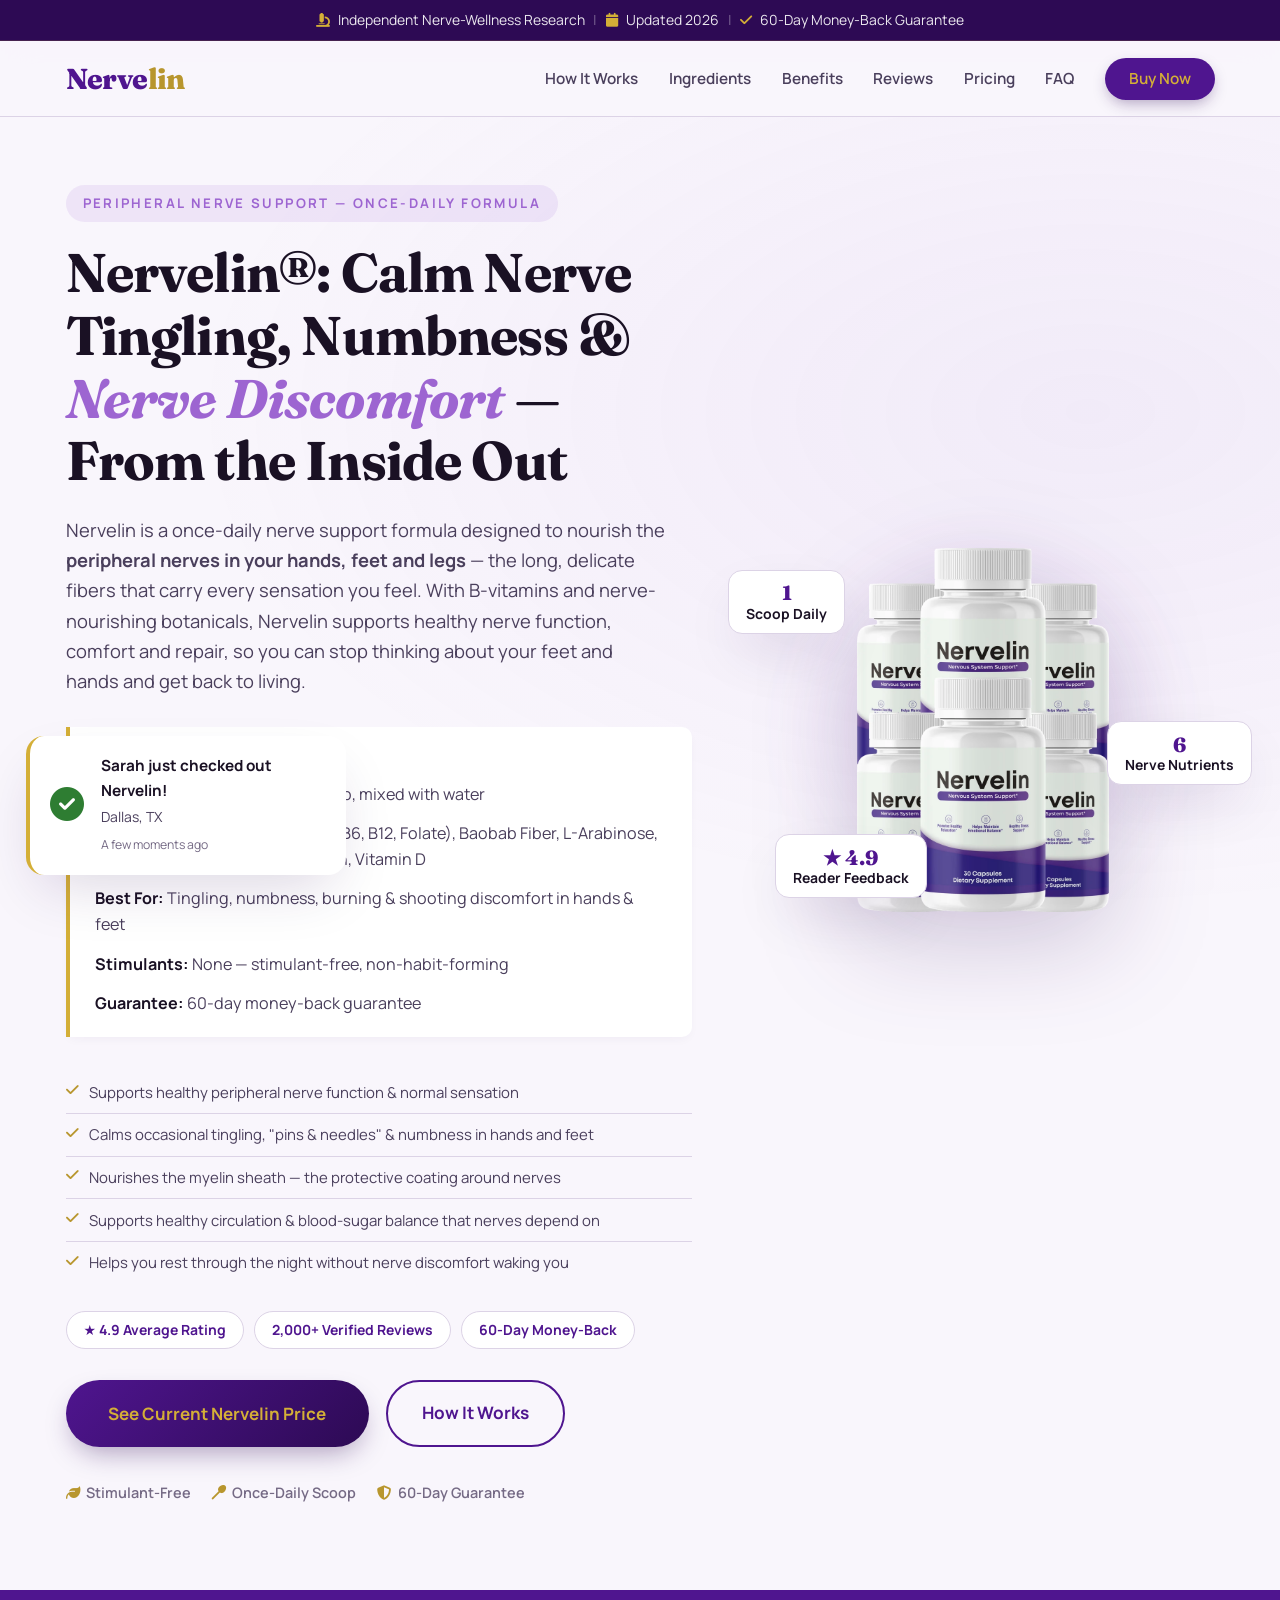
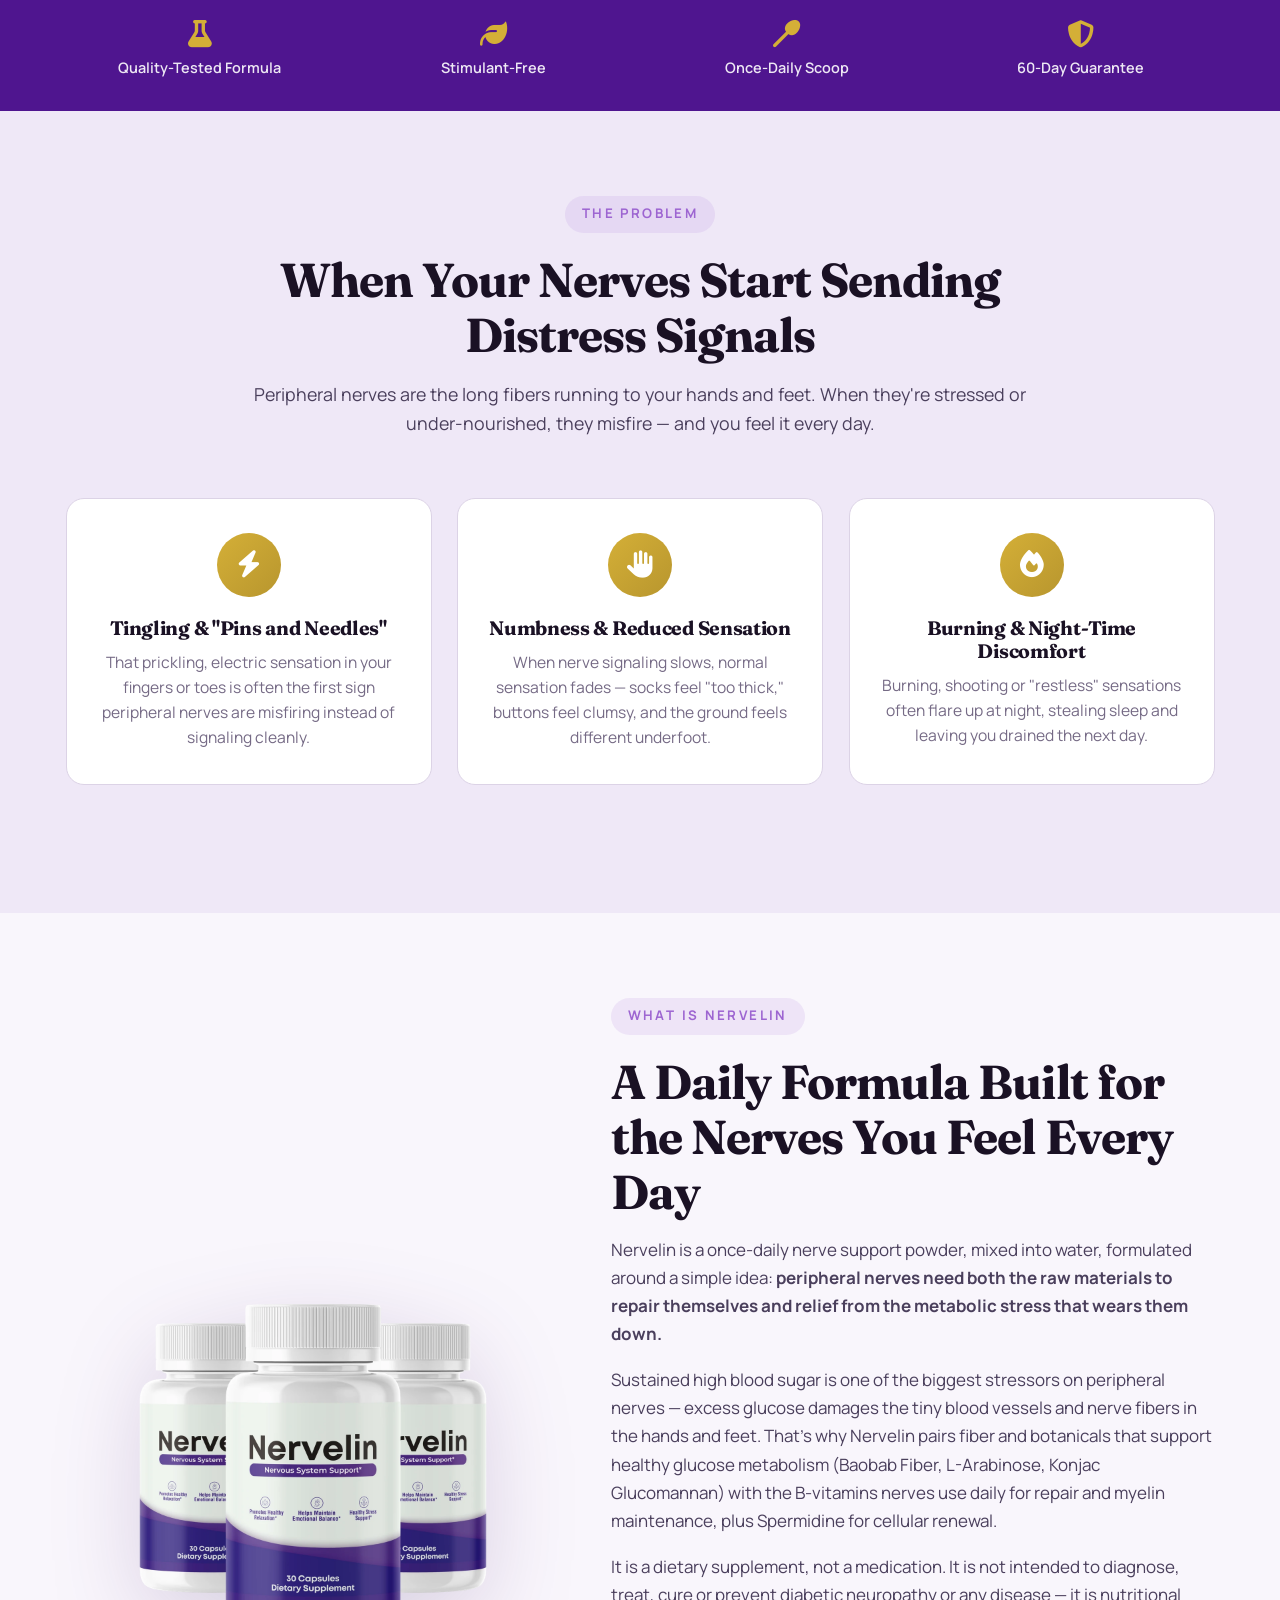
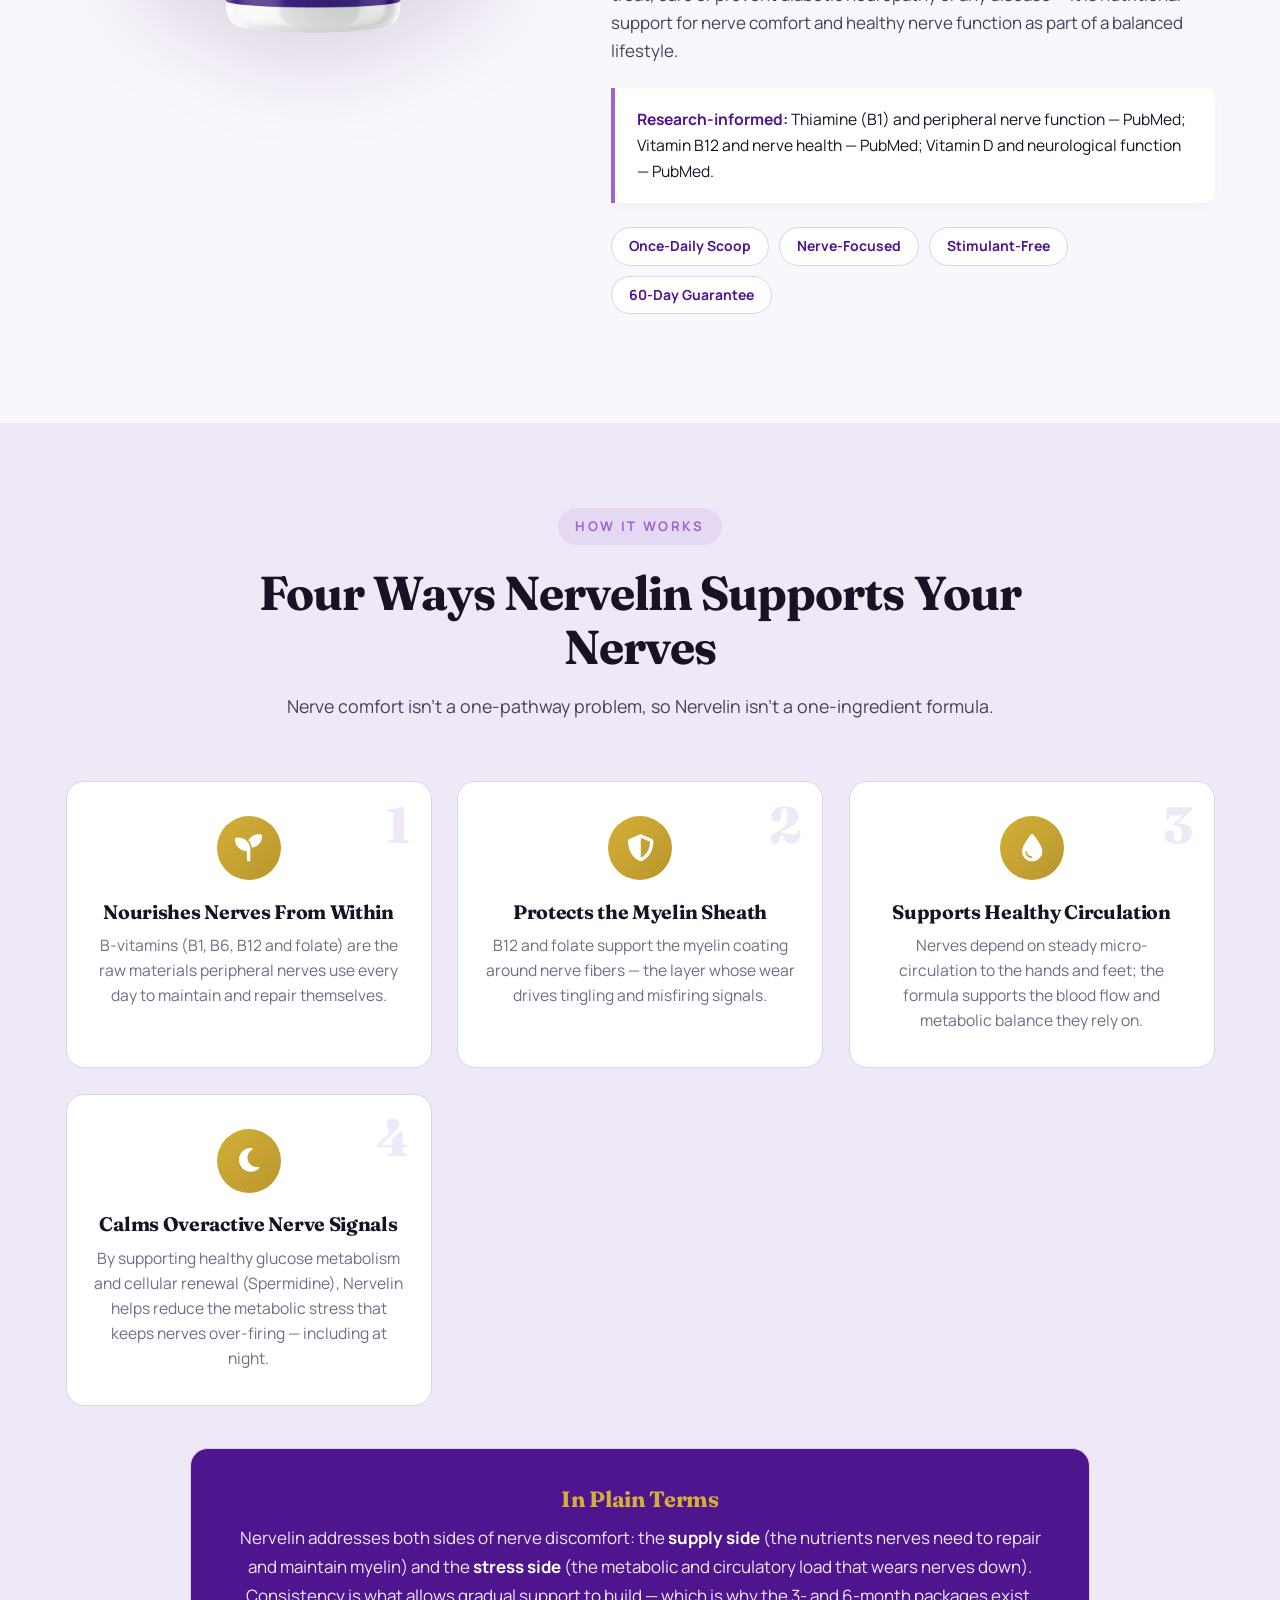
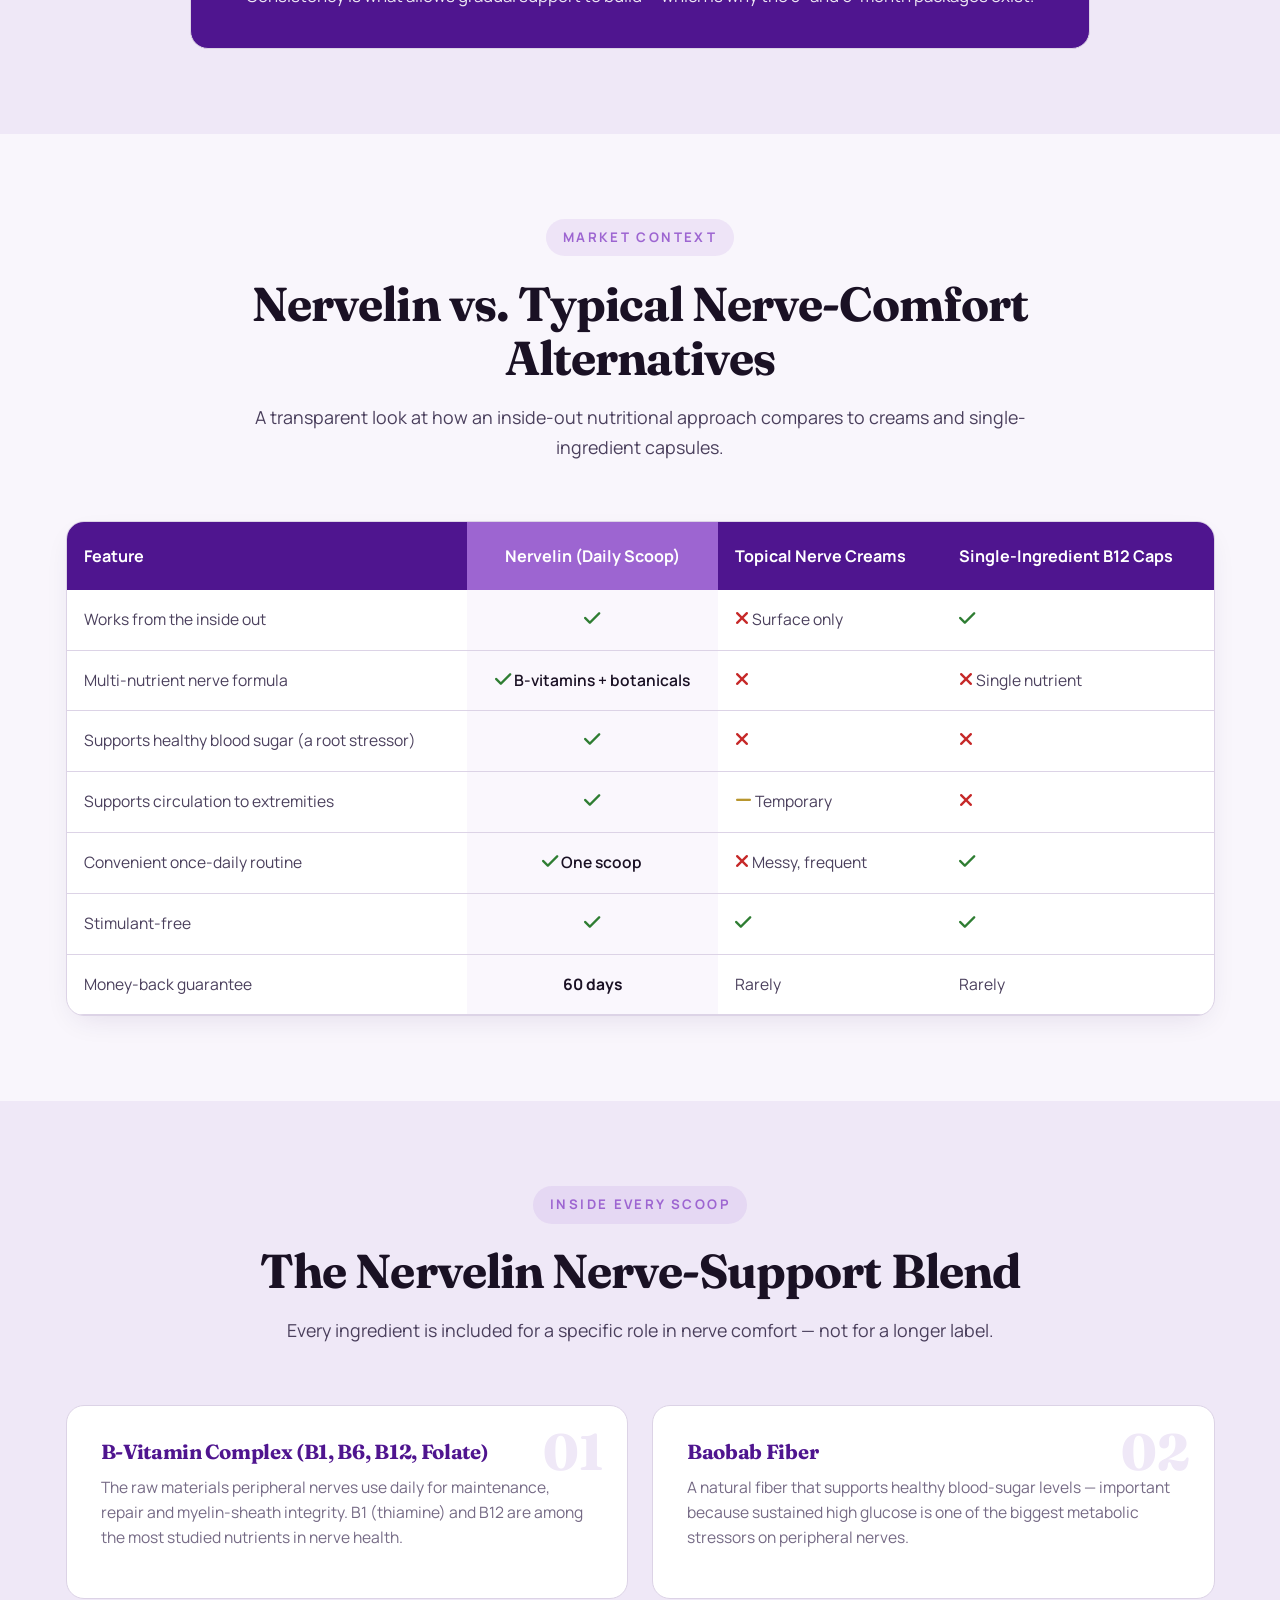
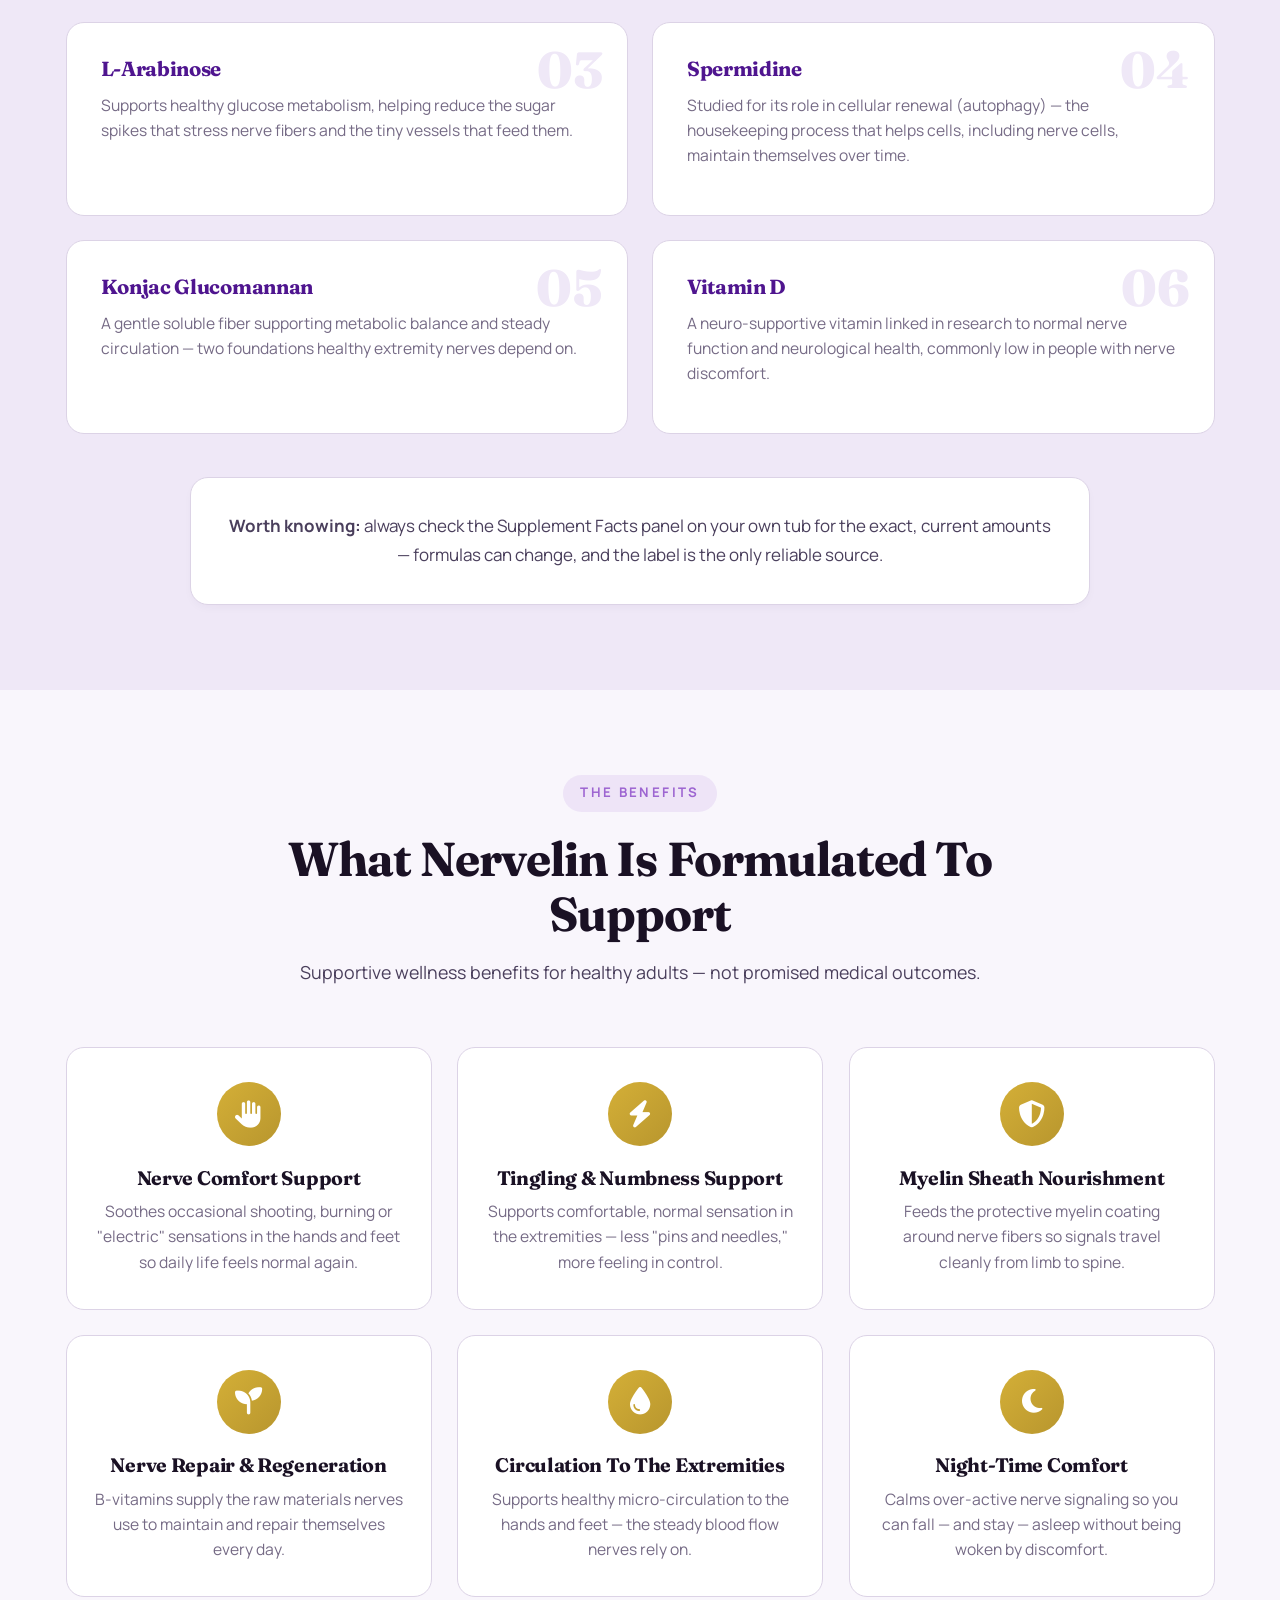
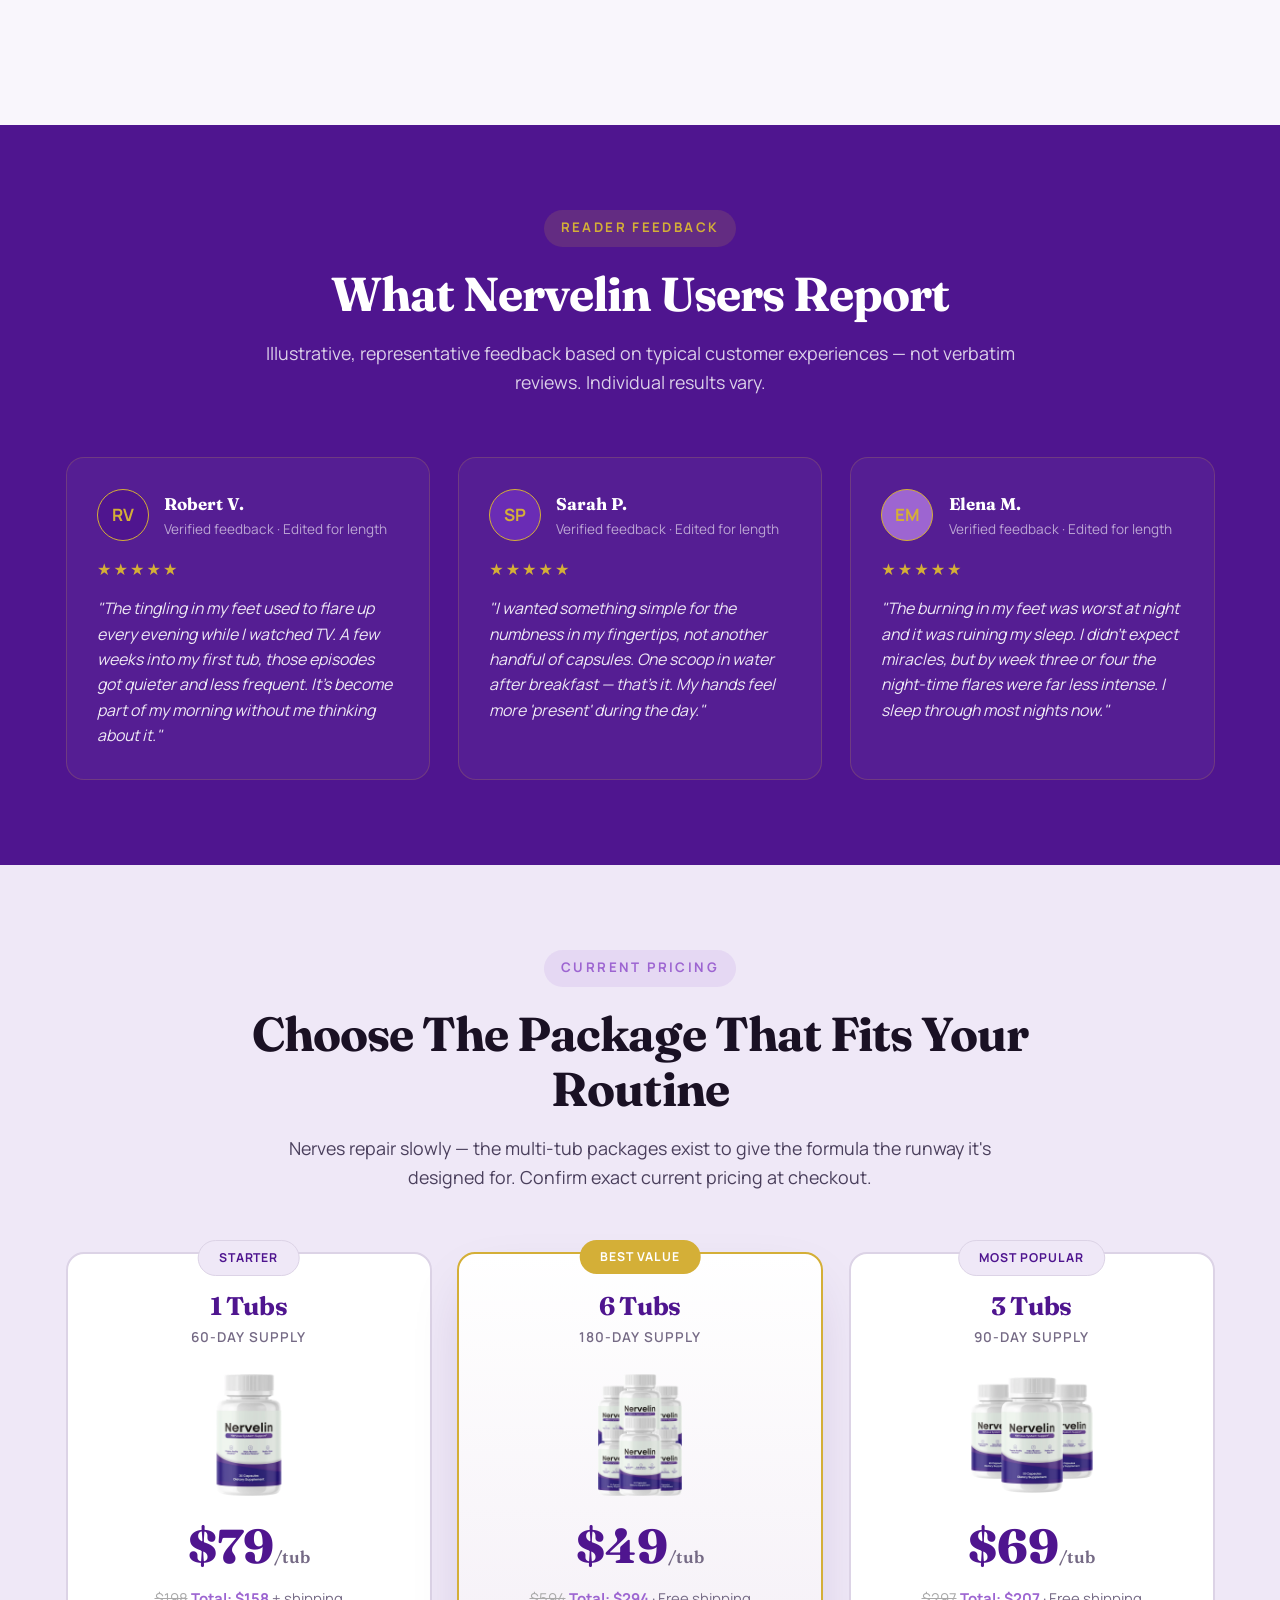
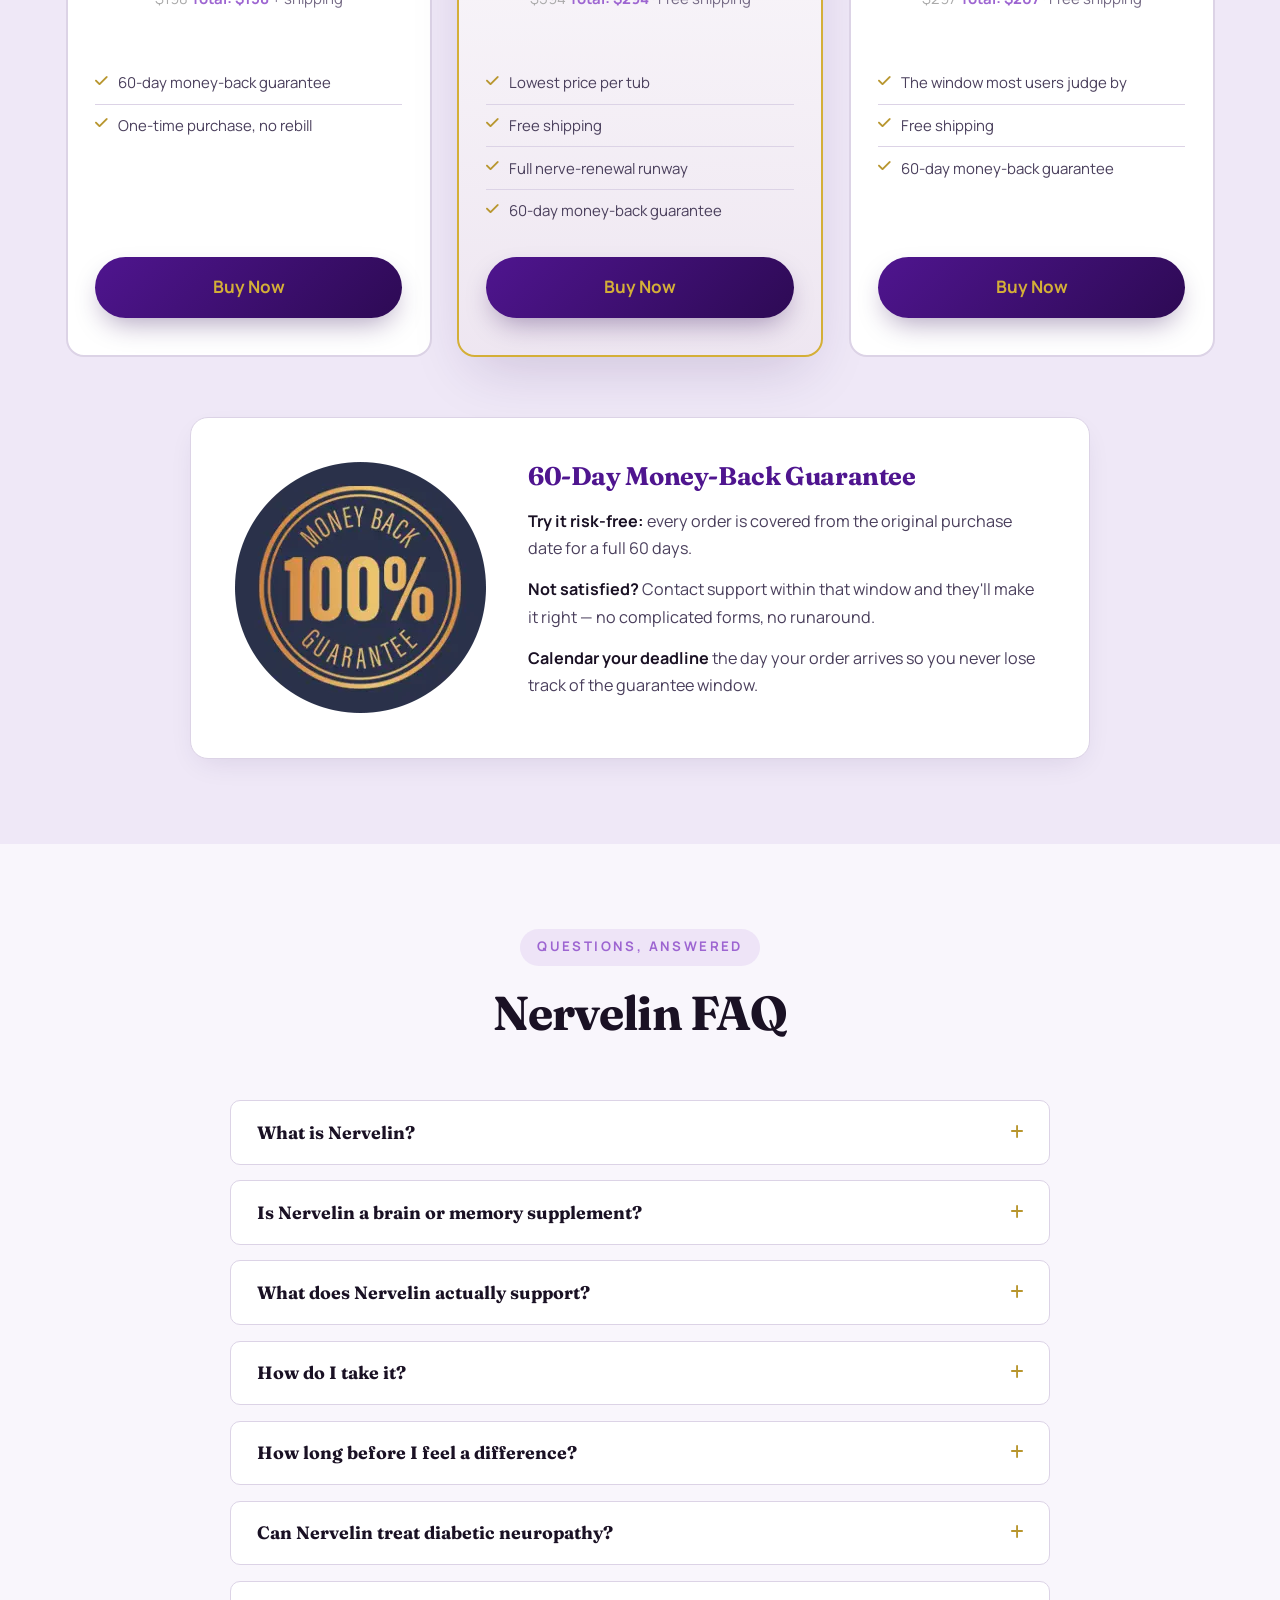
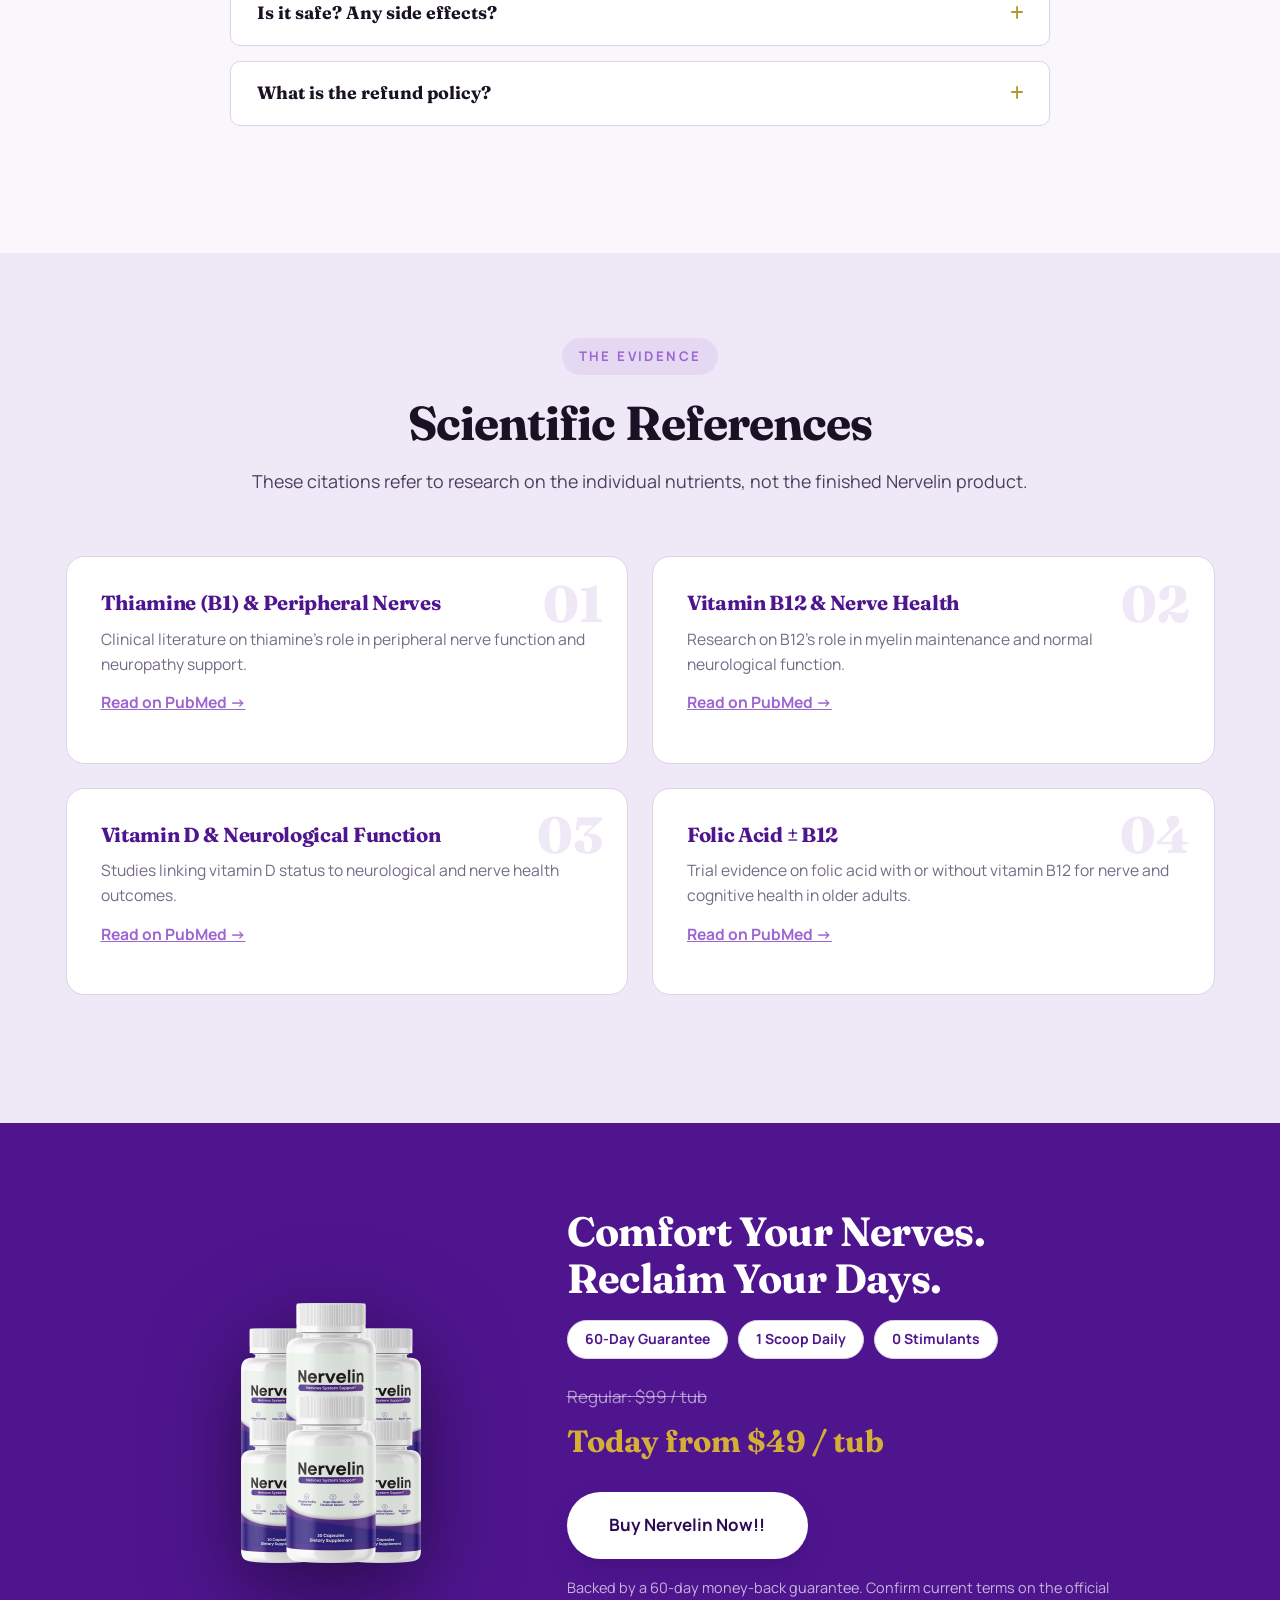
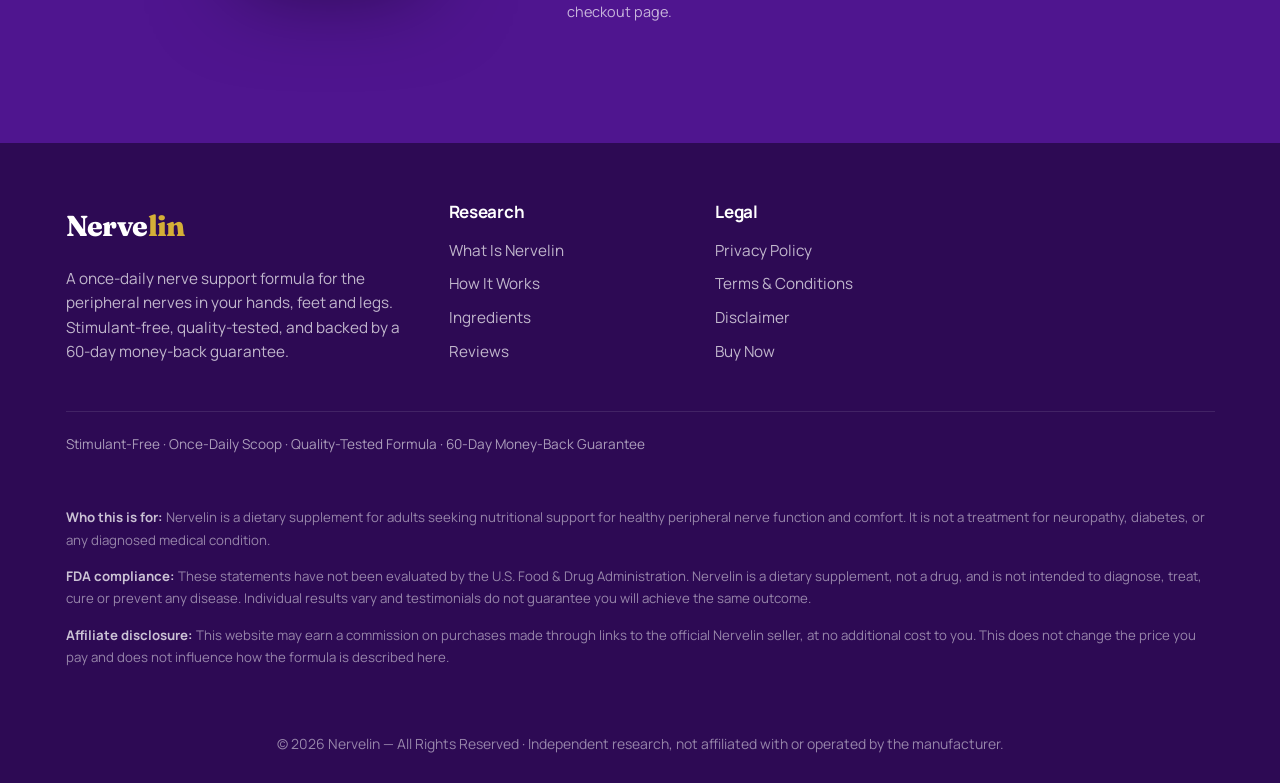
==== index.html @ d86fc264 "Add files via upload" ====
<!DOCTYPE html>
<html lang="en">
<head>
<meta charset="UTF-8" />
<meta name="viewport" content="width=device-width, initial-scale=1.0" />

<!-- =========================
     PRIMARY SEO
     ========================= -->

<title>Nervelin® Review 2026 | Nerve Support Supplement for Tingling, Numbness & Nerve Comfort</title>

<meta
  name="description"
  content="Read an independent Nervelin® review covering its ingredients, nerve-support formula, potential benefits, pricing, daily use, customer feedback and what to know before buying."
/>

<meta
  name="keywords"
  content="Nervelin, Nervelin review, Nervelin reviews, Nervelin review 2026, Nervelin supplement, Nervelin ingredients, Nervelin benefits, Nervelin formula, Nervelin price, Nervelin pricing, Nervelin official website, Nervelin official site, Nervelin buy, Nervelin order, Nervelin discount, nerve support supplement, nerve health supplement, nerve support formula, peripheral nerve support, nerve wellness supplement, nerve comfort supplement, neuropathy support supplement, nerve health vitamins, vitamins for nerve health, B vitamins for nerve health, B12 nerve support, tingling support supplement, numbness support supplement, burning feet support, burning hands support, hands and feet nerve support, peripheral nerve wellness, daily nerve support, nerve function support, myelin support, nerve nourishment, nerve health formula, nerve wellness formula, men's nerve support, women's nerve support, daily nerve health supplement"
/>

<meta name="author" content="Nerve Wellness Research Desk" />

<meta
  name="robots"
  content="index, follow, max-image-preview:large, max-snippet:-1, max-video-preview:-1"
/>

<meta
  name="googlebot"
  content="index, follow, max-image-preview:large, max-snippet:-1, max-video-preview:-1"
/>

<meta
  name="bingbot"
  content="index, follow, max-image-preview:large, max-snippet:-1, max-video-preview:-1"
/>

<!-- =========================
     CANONICAL
     ========================= -->

<link
  rel="canonical"
  href="https://nerrvelin.com/"
/>

<!-- =========================
     OPEN GRAPH
     ========================= -->

<meta
  property="og:type"
  content="article"
/>

<meta
  property="og:title"
  content="Nervelin® Review 2026 | Nerve Support Supplement for Tingling, Numbness & Nerve Comfort"
/>

<meta
  property="og:description"
  content="An independent look at Nervelin®, including its ingredients, intended nerve-support benefits, daily use, pricing, customer feedback and important considerations."
/>

<meta
  property="og:url"
  content="https://nerrvelin.com/"
/>

<meta
  property="og:site_name"
  content="Nervelin Review"
/>

<meta
  property="og:locale"
  content="en_US"
/>

<!-- Replace with your actual social-sharing image -->
<meta
  property="og:image"
  content="https://nerrvelin.com/images/6.png"
/>

<meta
  property="og:image:alt"
  content="Nervelin nerve support supplement review"
/>

<!-- =========================
     X / TWITTER
     ========================= -->

<meta
  name="twitter:card"
  content="summary_large_image"
/>

<meta
  name="twitter:title"
  content="Nervelin® Review 2026 | Nerve Support Supplement for Tingling, Numbness & Nerve Comfort"
/>

<meta
  name="twitter:description"
  content="Explore an independent Nervelin® review covering ingredients, potential benefits, daily use, pricing, customer feedback and nerve wellness support."
/>

<meta
  name="twitter:url"
  content="https://nerrvelin.com/"
/>

<meta
  name="twitter:image"
  content="https://nerrvelin.com/images/nervelin-review.jpg"
/>

<meta
  name="twitter:image:alt"
  content="Nervelin nerve support supplement"
/>

<!-- =========================
     FONTS
     ========================= -->

<link
  rel="preconnect"
  href="https://fonts.googleapis.com"
/>

<link
  rel="preconnect"
  href="https://fonts.gstatic.com"
  crossorigin
/>

<link
  href="https://fonts.googleapis.com/css2?family=Fraunces:opsz,wght@9..144,400;9..144,600;9..144,700;9..144,800&family=Manrope:wght@400;500;600;700;800&display=swap"
  rel="stylesheet"
/>

<!-- =========================
     FONT AWESOME
     ========================= -->

<link
  rel="stylesheet"
  href="https://cdnjs.cloudflare.com/ajax/libs/font-awesome/6.5.2/css/all.min.css"
/>

<!-- =========================
     STYLESHEET
     ========================= -->

<link
  rel="stylesheet"
  href="style.css"
/>

<!-- =========================
     PRODUCT + REVIEW STRUCTURED DATA
     ========================= -->

<script type="application/ld+json">
{
  "@context": "https://schema.org",
  "@type": "Product",
  "@id": "https://nerrvelin.com/#product",
  "name": "Nervelin",
  "url": "https://nerrvelin.com/",
  "description": "Nervelin is a once-daily nerve support formula containing B-vitamins, baobab fiber, L-arabinose, spermidine and konjac glucomannan, intended to support everyday nerve wellness and healthy peripheral nerve function.",
  "brand": {
    "@type": "Brand",
    "name": "Nervelin"
  },
  "category": "Nerve Support Supplement",
  "audience": {
    "@type": "PeopleAudience",
    "audienceType": "Adults"
  },
  "review": {
    "@type": "Review",
    "@id": "https://nerrvelin.com/#review",
    "url": "https://nerrvelin.com/",
    "name": "Nervelin® Review 2026",
    "description": "Independent editorial analysis of Nervelin®, including its ingredients, intended benefits, formulation, daily use, pricing and available customer feedback.",
    "author": {
      "@type": "Organization",
      "name": "Nerve Wellness Research Desk"
    },
    "datePublished": "2026-09-12",
    "itemReviewed": {
      "@type": "Product",
      "name": "Nervelin",
      "brand": {
        "@type": "Brand",
        "name": "Nervelin"
      }
    }
  }
}
</script>

</head>
<body>

<!-- ========= REVIEW BAR ========= -->
<div class="review-bar">
  <div class="review-bar-inner container">
    <span><i class="fa-solid fa-microscope chk"></i> Independent Nerve-Wellness Research</span>
    <span class="separator">|</span>
    <span><i class="fa-solid fa-calendar chk"></i> Updated 2026</span>
    <span class="separator">|</span>
    <span><i class="fa-solid fa-check chk"></i> 60-Day Money-Back Guarantee</span>
  </div>
</div>

<!-- ========= NAV ========= -->
<nav>
  <div class="nav-inner container">
    <a href="#top" class="logo">Nerve<span>lin</span></a>
    <ul class="nav-links">
      <li><a href="#how-it-works">How It Works</a></li>
      <li><a href="#ingredients">Ingredients</a></li>
      <li><a href="#benefits">Benefits</a></li>
      <li><a href="#reviews">Reviews</a></li>
      <li><a href="#pricing">Pricing</a></li>
      <li><a href="#faq">FAQ</a></li>
      <li><a href="https://mwebscout.com/11330/9966/6/?&amp;subid=Nlin" class="nav-cta" target="_blank" rel="noopener">Buy Now</a></li>
    </ul>
    <button class="mobile-toggle" aria-label="Open menu"><i class="fa-solid fa-bars"></i></button>
  </div>
</nav>

<!-- ========= HERO ========= -->
<section class="hero" id="top">
  <div class="container hero-grid">
    <div>
      <span class="eyebrow">Peripheral Nerve Support — Once-Daily Formula</span>
      <h1 class="hero-title">Nervelin®: Calm Nerve Tingling, Numbness & <span class="accent">Nerve Discomfort</span> — From the Inside Out</h1>
      <p class="hero-intro">Nervelin is a once-daily nerve support formula designed to nourish the <strong>peripheral nerves in your hands, feet and legs</strong> — the long, delicate fibers that carry every sensation you feel. With B-vitamins and nerve-nourishing botanicals, Nervelin supports healthy nerve function, comfort and repair, so you can stop thinking about your feet and hands and get back to living.</p>

      <!-- Quick Facts (styled .quick-answer box) -->
      <div class="quick-answer">
        <span class="qa-tag">Quick Facts</span>
        <p style="margin-bottom:.8rem"><strong>Format:</strong> Once-daily powder scoop, mixed with water</p>
        <p style="margin-bottom:.8rem"><strong>Key Ingredients:</strong> B-Vitamins (B1, B6, B12, Folate), Baobab Fiber, L-Arabinose, Spermidine, Konjac Glucomannan, Vitamin D</p>
        <p style="margin-bottom:.8rem"><strong>Best For:</strong> Tingling, numbness, burning & shooting discomfort in hands & feet</p>
        <p style="margin-bottom:.8rem"><strong>Stimulants:</strong> None — stimulant-free, non-habit-forming</p>
        <p><strong>Guarantee:</strong> 60-day money-back guarantee</p>
      </div>

      <!-- Benefit bullets (styled .price-features checklist) -->
      <ul class="price-features" style="margin:0 0 1.6rem">
        <li><i class="fa-solid fa-check"></i> Supports healthy peripheral nerve function & normal sensation</li>
        <li><i class="fa-solid fa-check"></i> Calms occasional tingling, "pins & needles" & numbness in hands and feet</li>
        <li><i class="fa-solid fa-check"></i> Nourishes the myelin sheath — the protective coating around nerves</li>
        <li><i class="fa-solid fa-check"></i> Supports healthy circulation & blood-sugar balance that nerves depend on</li>
        <li><i class="fa-solid fa-check"></i> Helps you rest through the night without nerve discomfort waking you</li>
      </ul>

      <!-- Stats (styled .trust-chips pills) -->
      <div class="trust-chips" style="margin:0 0 1.8rem">
        <span class="chip">★ 4.9 Average Rating</span>
        <span class="chip">2,000+ Verified Reviews</span>
        <span class="chip">60-Day Money-Back</span>
      </div>

      <div class="hero-ctas">
        <a href="https://mwebscout.com/11330/9966/6/?&amp;subid=Nlin" class="btn btn-primary btn-lg" target="_blank" rel="noopener">See Current Nervelin Price</a>
        <a href="#how-it-works" class="btn btn-outline">How It Works</a>
      </div>

      <div class="hero-trust">
        <span><i class="fa-solid fa-leaf"></i> Stimulant-Free</span>
        <span><i class="fa-solid fa-spoon"></i> Once-Daily Scoop</span>
        <span><i class="fa-solid fa-shield-halved"></i> 60-Day Guarantee</span>
      </div>
    </div>

    <div class="hero-media">
      <div class="product-showcase">
        <div class="bottle-glow"></div>
        <img src="images/6.png" alt="Nervelin nerve support powder tub" class="product-img floaty" onerror="this.style.display='none'; this.parentElement.innerHTML+='<div class=\'img-placeholder\'><i class=\'fa-solid fa-bolt\'></i><span>Nervelin®</span></div>';" />
        <div class="float-badge fb-1"><b>1</b> Scoop Daily</div>
        <div class="float-badge fb-2"><b>6</b> Nerve Nutrients</div>
        <div class="float-badge fb-3"><b>★ 4.9</b> Reader Feedback</div>
      </div>
    </div>
  </div>
</section>

<!-- ========= TRUST STRIP ========= -->
<section class="trust-strip">
  <div class="container trust-grid">
    <div class="trust-item"><i class="fa-solid fa-flask"></i><span>Quality-Tested Formula</span></div>
    <div class="trust-item"><i class="fa-solid fa-leaf"></i><span>Stimulant-Free</span></div>
    <div class="trust-item"><i class="fa-solid fa-spoon"></i><span>Once-Daily Scoop</span></div>
    <div class="trust-item"><i class="fa-solid fa-shield-halved"></i><span>60-Day Guarantee</span></div>
  </div>
</section>

<!-- ========= PROBLEM ========= -->
<section class="section" id="problem" style="background: var(--paper-deep);">
  <div class="container">
    <div class="section-head">
      <span class="eyebrow">The Problem</span>
      <h2 class="section-title">When Your Nerves Start Sending Distress Signals</h2>
      <p class="section-desc">Peripheral nerves are the long fibers running to your hands and feet. When they're stressed or under-nourished, they misfire — and you feel it every day.</p>
    </div>
    <div class="how-grid">
      <div class="mech-card">
        <div class="mech-icon"><i class="fa-solid fa-bolt"></i></div>
        <h4>Tingling & "Pins and Needles"</h4>
        <p>That prickling, electric sensation in your fingers or toes is often the first sign peripheral nerves are misfiring instead of signaling cleanly.</p>
      </div>
      <div class="mech-card">
        <div class="mech-icon"><i class="fa-solid fa-hand"></i></div>
        <h4>Numbness & Reduced Sensation</h4>
        <p>When nerve signaling slows, normal sensation fades — socks feel "too thick," buttons feel clumsy, and the ground feels different underfoot.</p>
      </div>
      <div class="mech-card">
        <div class="mech-icon"><i class="fa-solid fa-fire"></i></div>
        <h4>Burning & Night-Time Discomfort</h4>
        <p>Burning, shooting or "restless" sensations often flare up at night, stealing sleep and leaving you drained the next day.</p>
      </div>
    </div>
  </div>
</section>

<!-- ========= WHAT IS ========= -->
<section class="section" id="what-is">
  <div class="container">
    <div class="whatis-grid">
      <div class="whatis-media">
        <img src="images/3.png" alt="Nervelin daily scoop served in water" onerror="this.style.display='none';" />
      </div>
      <div class="whatis-text">
        <span class="eyebrow">What Is Nervelin</span>
        <h2 class="section-title" style="text-align:left;">A Daily Formula Built for the Nerves You Feel Every Day</h2>
        <p>Nervelin is a once-daily nerve support powder, mixed into water, formulated around a simple idea: <strong>peripheral nerves need both the raw materials to repair themselves and relief from the metabolic stress that wears them down.</strong></p>
        <p>Sustained high blood sugar is one of the biggest stressors on peripheral nerves — excess glucose damages the tiny blood vessels and nerve fibers in the hands and feet. That's why Nervelin pairs fiber and botanicals that support healthy glucose metabolism (Baobab Fiber, L-Arabinose, Konjac Glucomannan) with the B-vitamins nerves use daily for repair and myelin maintenance, plus Spermidine for cellular renewal.</p>
        <p>It is a dietary supplement, not a medication. It is not intended to diagnose, treat, cure or prevent diabetic neuropathy or any disease — it is nutritional support for nerve comfort and healthy nerve function as part of a balanced lifestyle.</p>

        <div class="research-support">
          <strong>Research-informed:</strong> Thiamine (B1) and peripheral nerve function — <a href="https://pubmed.ncbi.nlm.nih.gov/?term=thiamine+peripheral+neuropathy" target="_blank" rel="noopener">PubMed</a>; Vitamin B12 and nerve health — <a href="https://pubmed.ncbi.nlm.nih.gov/?term=vitamin+B12+nerve+function" target="_blank" rel="noopener">PubMed</a>; Vitamin D and neurological function — <a href="https://pubmed.ncbi.nlm.nih.gov/?term=vitamin+D+neurological+function" target="_blank" rel="noopener">PubMed</a>.
        </div>

        <div class="trust-chips">
          <span class="chip">Once-Daily Scoop</span>
          <span class="chip">Nerve-Focused</span>
          <span class="chip">Stimulant-Free</span>
          <span class="chip">60-Day Guarantee</span>
        </div>
      </div>
    </div>
  </div>
</section>

<!-- ========= HOW IT WORKS ========= -->
<section class="section" id="how-it-works" style="background: var(--paper-deep);">
  <div class="container">
    <div class="section-head">
      <span class="eyebrow">How It Works</span>
      <h2 class="section-title">Four Ways Nervelin Supports Your Nerves</h2>
      <p class="section-desc">Nerve comfort isn't a one-pathway problem, so Nervelin isn't a one-ingredient formula.</p>
    </div>
    <div class="how-grid">
      <div class="mech-card">
        <div class="mech-step">1</div>
        <div class="mech-icon"><i class="fa-solid fa-seedling"></i></div>
        <h4>Nourishes Nerves From Within</h4>
        <p>B-vitamins (B1, B6, B12 and folate) are the raw materials peripheral nerves use every day to maintain and repair themselves.</p>
      </div>
      <div class="mech-card">
        <div class="mech-step">2</div>
        <div class="mech-icon"><i class="fa-solid fa-shield-halved"></i></div>
        <h4>Protects the Myelin Sheath</h4>
        <p>B12 and folate support the myelin coating around nerve fibers — the layer whose wear drives tingling and misfiring signals.</p>
      </div>
      <div class="mech-card">
        <div class="mech-step">3</div>
        <div class="mech-icon"><i class="fa-solid fa-droplet"></i></div>
        <h4>Supports Healthy Circulation</h4>
        <p>Nerves depend on steady micro-circulation to the hands and feet; the formula supports the blood flow and metabolic balance they rely on.</p>
      </div>
      <div class="mech-card">
        <div class="mech-step">4</div>
        <div class="mech-icon"><i class="fa-solid fa-moon"></i></div>
        <h4>Calms Overactive Nerve Signals</h4>
        <p>By supporting healthy glucose metabolism and cellular renewal (Spermidine), Nervelin helps reduce the metabolic stress that keeps nerves over-firing — including at night.</p>
      </div>
    </div>
    <div class="how-summary">
      <h4>In Plain Terms</h4>
      <p>Nervelin addresses both sides of nerve discomfort: the <strong style="color:#fff;">supply side</strong> (the nutrients nerves need to repair and maintain myelin) and the <strong style="color:#fff;">stress side</strong> (the metabolic and circulatory load that wears nerves down). Consistency is what allows gradual support to build — which is why the 3- and 6-month packages exist.</p>
    </div>
  </div>
</section>

<!-- ========= COMPARISON ========= -->
<section class="section" id="comparison">
  <div class="container">
    <div class="section-head">
      <span class="eyebrow">Market Context</span>
      <h2 class="section-title">Nervelin vs. Typical Nerve-Comfort Alternatives</h2>
      <p class="section-desc">A transparent look at how an inside-out nutritional approach compares to creams and single-ingredient capsules.</p>
    </div>
    <div class="compare-table-wrap">
      <table class="compare-table">
        <thead>
          <tr>
            <th>Feature</th>
            <th class="highlight">Nervelin (Daily Scoop)</th>
            <th>Topical Nerve Creams</th>
            <th>Single-Ingredient B12 Caps</th>
          </tr>
        </thead>
        <tbody>
          <tr>
            <td>Works from the inside out</td>
            <td class="highlight"><i class="fa-solid fa-check yes"></i></td>
            <td><i class="fa-solid fa-xmark no"></i> Surface only</td>
            <td><i class="fa-solid fa-check yes"></i></td>
          </tr>
          <tr>
            <td>Multi-nutrient nerve formula</td>
            <td class="highlight"><i class="fa-solid fa-check yes"></i> B-vitamins + botanicals</td>
            <td><i class="fa-solid fa-xmark no"></i></td>
            <td><i class="fa-solid fa-xmark no"></i> Single nutrient</td>
          </tr>
          <tr>
            <td>Supports healthy blood sugar (a root stressor)</td>
            <td class="highlight"><i class="fa-solid fa-check yes"></i></td>
            <td><i class="fa-solid fa-xmark no"></i></td>
            <td><i class="fa-solid fa-xmark no"></i></td>
          </tr>
          <tr>
            <td>Supports circulation to extremities</td>
            <td class="highlight"><i class="fa-solid fa-check yes"></i></td>
            <td><i class="fa-solid fa-minus mid"></i> Temporary</td>
            <td><i class="fa-solid fa-xmark no"></i></td>
          </tr>
          <tr>
            <td>Convenient once-daily routine</td>
            <td class="highlight"><i class="fa-solid fa-check yes"></i> One scoop</td>
            <td><i class="fa-solid fa-xmark no"></i> Messy, frequent</td>
            <td><i class="fa-solid fa-check yes"></i></td>
          </tr>
          <tr>
            <td>Stimulant-free</td>
            <td class="highlight"><i class="fa-solid fa-check yes"></i></td>
            <td><i class="fa-solid fa-check yes"></i></td>
            <td><i class="fa-solid fa-check yes"></i></td>
          </tr>
          <tr>
            <td>Money-back guarantee</td>
            <td class="highlight"><strong>60 days</strong></td>
            <td>Rarely</td>
            <td>Rarely</td>
          </tr>
        </tbody>
      </table>
    </div>
  </div>
</section>

<!-- ========= INGREDIENTS ========= -->
<section class="section" id="ingredients" style="background: var(--paper-deep);">
  <div class="container">
    <div class="section-head">
      <span class="eyebrow">Inside Every Scoop</span>
      <h2 class="section-title">The Nervelin Nerve-Support Blend</h2>
      <p class="section-desc">Every ingredient is included for a specific role in nerve comfort — not for a longer label.</p>
    </div>
    <div class="ing-list">
      <div class="ing-card">
        <div class="ing-num">01</div>
        <h4>B-Vitamin Complex (B1, B6, B12, Folate)</h4>
        <p>The raw materials peripheral nerves use daily for maintenance, repair and myelin-sheath integrity. B1 (thiamine) and B12 are among the most studied nutrients in nerve health.</p>
      </div>
      <div class="ing-card">
        <div class="ing-num">02</div>
        <h4>Baobab Fiber</h4>
        <p>A natural fiber that supports healthy blood-sugar levels — important because sustained high glucose is one of the biggest metabolic stressors on peripheral nerves.</p>
      </div>
      <div class="ing-card">
        <div class="ing-num">03</div>
        <h4>L-Arabinose</h4>
        <p>Supports healthy glucose metabolism, helping reduce the sugar spikes that stress nerve fibers and the tiny vessels that feed them.</p>
      </div>
      <div class="ing-card">
        <div class="ing-num">04</div>
        <h4>Spermidine</h4>
        <p>Studied for its role in cellular renewal (autophagy) — the housekeeping process that helps cells, including nerve cells, maintain themselves over time.</p>
      </div>
      <div class="ing-card">
        <div class="ing-num">05</div>
        <h4>Konjac Glucomannan</h4>
        <p>A gentle soluble fiber supporting metabolic balance and steady circulation — two foundations healthy extremity nerves depend on.</p>
      </div>
      <div class="ing-card">
        <div class="ing-num">06</div>
        <h4>Vitamin D</h4>
        <p>A neuro-supportive vitamin linked in research to normal nerve function and neurological health, commonly low in people with nerve discomfort.</p>
      </div>
    </div>
    <div class="ing-conclusion">
      <p><strong>Worth knowing:</strong> always check the Supplement Facts panel on your own tub for the exact, current amounts — formulas can change, and the label is the only reliable source.</p>
    </div>
  </div>
</section>

<!-- ========= BENEFITS ========= -->
<section class="section" id="benefits">
  <div class="container">
    <div class="section-head">
      <span class="eyebrow">The Benefits</span>
      <h2 class="section-title">What Nervelin Is Formulated To Support</h2>
      <p class="section-desc">Supportive wellness benefits for healthy adults — not promised medical outcomes.</p>
    </div>
    <div class="how-grid">
      <div class="mech-card">
        <div class="mech-icon"><i class="fa-solid fa-hand"></i></div>
        <h4>Nerve Comfort Support</h4>
        <p>Soothes occasional shooting, burning or "electric" sensations in the hands and feet so daily life feels normal again.</p>
      </div>
      <div class="mech-card">
        <div class="mech-icon"><i class="fa-solid fa-bolt"></i></div>
        <h4>Tingling & Numbness Support</h4>
        <p>Supports comfortable, normal sensation in the extremities — less "pins and needles," more feeling in control.</p>
      </div>
      <div class="mech-card">
        <div class="mech-icon"><i class="fa-solid fa-shield-halved"></i></div>
        <h4>Myelin Sheath Nourishment</h4>
        <p>Feeds the protective myelin coating around nerve fibers so signals travel cleanly from limb to spine.</p>
      </div>
      <div class="mech-card">
        <div class="mech-icon"><i class="fa-solid fa-seedling"></i></div>
        <h4>Nerve Repair & Regeneration</h4>
        <p>B-vitamins supply the raw materials nerves use to maintain and repair themselves every day.</p>
      </div>
      <div class="mech-card">
        <div class="mech-icon"><i class="fa-solid fa-droplet"></i></div>
        <h4>Circulation To The Extremities</h4>
        <p>Supports healthy micro-circulation to the hands and feet — the steady blood flow nerves rely on.</p>
      </div>
      <div class="mech-card">
        <div class="mech-icon"><i class="fa-solid fa-moon"></i></div>
        <h4>Night-Time Comfort</h4>
        <p>Calms over-active nerve signaling so you can fall — and stay — asleep without being woken by discomfort.</p>
      </div>
    </div>
  </div>
</section>

<!-- ========= REVIEWS ========= -->
<section class="section reviews" id="reviews">
  <div class="container">
    <div class="section-head">
      <span class="eyebrow">Reader Feedback</span>
      <h2 class="section-title">What Nervelin Users Report</h2>
      <p class="section-desc">Illustrative, representative feedback based on typical customer experiences — not verbatim reviews. Individual results vary.</p>
    </div>
    <div class="review-grid">
      <div class="review-card">
        <div class="rc-head">
          <div class="avatar" style="background:#4F158F;">RV</div>
          <div>
            <div class="rc-name">Robert V.</div>
            <div class="rc-loc">Verified feedback · Edited for length</div>
          </div>
        </div>
        <div class="stars">★★★★★</div>
        <blockquote>"The tingling in my feet used to flare up every evening while I watched TV. A few weeks into my first tub, those episodes got quieter and less frequent. It's become part of my morning without me thinking about it."</blockquote>
      </div>
      <div class="review-card">
        <div class="rc-head">
          <div class="avatar" style="background:#6A2CB5;">SP</div>
          <div>
            <div class="rc-name">Sarah P.</div>
            <div class="rc-loc">Verified feedback · Edited for length</div>
          </div>
        </div>
        <div class="stars">★★★★★</div>
        <blockquote>"I wanted something simple for the numbness in my fingertips, not another handful of capsules. One scoop in water after breakfast — that's it. My hands feel more 'present' during the day."</blockquote>
      </div>
      <div class="review-card">
        <div class="rc-head">
          <div class="avatar" style="background:#9D65D1;">EM</div>
          <div>
            <div class="rc-name">Elena M.</div>
            <div class="rc-loc">Verified feedback · Edited for length</div>
          </div>
        </div>
        <div class="stars">★★★★★</div>
        <blockquote>"The burning in my feet was worst at night and it was ruining my sleep. I didn't expect miracles, but by week three or four the night-time flares were far less intense. I sleep through most nights now."</blockquote>
      </div>
    </div>
  </div>
</section>

<!-- ========= PRICING ========= -->
<section class="section" id="pricing" style="background: var(--paper-deep);">
  <div class="container">
    <div class="section-head">
      <span class="eyebrow">Current Pricing</span>
      <h2 class="section-title">Choose The Package That Fits Your Routine</h2>
      <p class="section-desc">Nerves repair slowly — the multi-tub packages exist to give the formula the runway it's designed for. Confirm exact current pricing at checkout.</p>
    </div>
    <div class="price-grid">
      <div class="price-card">
        <div class="price-badge">Starter</div>
        <h3>1 Tubs</h3>
        <div class="supply">60-Day Supply</div>
        <div class="price-img"><img src="images/1.png" alt="1 tubs of Nervelin" onerror="this.style.display='none';" /></div>
        <div class="price-amount">$79<small>/tub</small></div>
        <div class="price-total"><s>$198</s> <b>Total: $158</b> + shipping</div>
        <ul class="price-features">
          <li><i class="fa-solid fa-check"></i> 60-day money-back guarantee</li>
          <li><i class="fa-solid fa-check"></i> One-time purchase, no rebill</li>
        </ul>
        <a href="https://mwebscout.com/11330/9966/6/?&amp;subid=Nlin" class="btn btn-primary btn-block" target="_blank" rel="noopener">Buy Now</a>
      </div>
      <div class="price-card featured">
        <div class="price-badge best">Best Value</div>
        <h3>6 Tubs</h3>
        <div class="supply">180-Day Supply</div>
        <div class="price-img"><img src="images/6.png" alt="6 tubs of Nervelin" onerror="this.style.display='none';" /></div>
        <div class="price-amount">$49<small>/tub</small></div>
        <div class="price-total"><s>$594</s> <b>Total: $294</b> · Free shipping</div>
        <ul class="price-features">
          <li><i class="fa-solid fa-check"></i> Lowest price per tub</li>
          <li><i class="fa-solid fa-check"></i> Free shipping</li>
          <li><i class="fa-solid fa-check"></i> Full nerve-renewal runway</li>
          <li><i class="fa-solid fa-check"></i> 60-day money-back guarantee</li>
        </ul>
        <a href="https://mwebscout.com/11330/9966/6/?&amp;subid=Nlin" class="btn btn-primary btn-block" target="_blank" rel="noopener">Buy Now</a>
      </div>
      <div class="price-card">
        <div class="price-badge">Most Popular</div>
        <h3>3 Tubs</h3>
        <div class="supply">90-Day Supply</div>
        <div class="price-img"><img src="images/3.png" alt="3 tubs of Nervelin" onerror="this.style.display='none';" /></div>
        <div class="price-amount">$69<small>/tub</small></div>
        <div class="price-total"><s>$297</s> <b>Total: $207</b> · Free shipping</div>
        <ul class="price-features">
          <li><i class="fa-solid fa-check"></i> The window most users judge by</li>
          <li><i class="fa-solid fa-check"></i> Free shipping</li>
          <li><i class="fa-solid fa-check"></i> 60-day money-back guarantee</li>
        </ul>
        <a href="https://mwebscout.com/11330/9966/6/?&amp;subid=Nlin" class="btn btn-primary btn-block" target="_blank" rel="noopener">Buy Now</a>
      </div>
    </div>

    <div class="guarantee-box">
      <div class="guarantee-img">
        <img src="images/money.png" alt="moneyback" onerror="this.style.display='none';" />
      </div>
      <div class="guarantee-text">
        <h3>60-Day Money-Back Guarantee</h3>
        <p><strong>Try it risk-free:</strong> every order is covered from the original purchase date for a full 60 days.</p>
        <p><strong>Not satisfied?</strong> Contact support within that window and they'll make it right — no complicated forms, no runaround.</p>
        <p><strong>Calendar your deadline</strong> the day your order arrives so you never lose track of the guarantee window.</p>
      </div>
    </div>
  </div>
</section>

<!-- ========= FAQ ========= -->
<section class="section" id="faq">
  <div class="container">
    <div class="section-head">
      <span class="eyebrow">Questions, Answered</span>
      <h2 class="section-title">Nervelin FAQ</h2>
    </div>
    <div class="faq-wrap">
      <div class="faq-item">
        <button class="faq-q"><span>What is Nervelin?</span><i class="fa-solid fa-plus"></i></button>
        <div class="faq-a"><p>Nervelin is a once-daily powder supplement formulated to support healthy peripheral nerve function and comfort — the nerves in your hands, feet and legs. It combines B-vitamins with fiber and botanicals that support the metabolic and circulatory foundations nerves depend on.</p></div>
      </div>
      <div class="faq-item">
        <button class="faq-q"><span>Is Nervelin a brain or memory supplement?</span><i class="fa-solid fa-plus"></i></button>
        <div class="faq-a"><p>No. Nervelin is formulated for <strong>peripheral nerve health</strong> — the nerves in your hands, feet and legs — not for cognitive or brain performance. Every nutrient is chosen for nerve comfort, repair and function.</p></div>
      </div>
      <div class="faq-item">
        <button class="faq-q"><span>What does Nervelin actually support?</span><i class="fa-solid fa-plus"></i></button>
        <div class="faq-a"><p>Healthy peripheral nerve function, comfortable sensation in the extremities, myelin-sheath integrity, and healthy circulation and glucose metabolism — the four pillars of everyday nerve comfort.</p></div>
      </div>
      <div class="faq-item">
        <button class="faq-q"><span>How do I take it?</span><i class="fa-solid fa-plus"></i></button>
        <div class="faq-a"><p>One scoop mixed into water once daily, ideally after your morning meal. Consistency matters more than timing — pair it with an existing habit so it becomes automatic. Always follow the label on your tub.</p></div>
      </div>
      <div class="faq-item">
        <button class="faq-q"><span>How long before I feel a difference?</span><i class="fa-solid fa-plus"></i></button>
        <div class="faq-a"><p>Nerves repair slowly, so there is no responsible universal timeline. Many users report the first few weeks are about habit-building, with gradual changes in comfort over one to three months — which is exactly why the 3- and 6-tub packages exist.</p></div>
      </div>
      <div class="faq-item">
        <button class="faq-q"><span>Can Nervelin treat diabetic neuropathy?</span><i class="fa-solid fa-plus"></i></button>
        <div class="faq-a"><p>No. Nervelin is a dietary supplement, not a medication. It is not intended to diagnose, treat, cure or prevent diabetic neuropathy or any disease. If you have diabetes or a diagnosed nerve condition, work with your doctor and share any supplement you take.</p></div>
      </div>
      <div class="faq-item">
        <button class="faq-q"><span>Is it safe? Any side effects?</span><i class="fa-solid fa-plus"></i></button>
        <div class="faq-a"><p>Nervelin is stimulant-free and built from nutrients and fibers generally recognized for use in supplements. As with any new supplement, some people notice mild digestive adjustment at first. If you are pregnant, nursing, taking medication or managing a medical condition, speak with your healthcare provider first.</p></div>
      </div>
      <div class="faq-item">
        <button class="faq-q"><span>What is the refund policy?</span><i class="fa-solid fa-plus"></i></button>
        <div class="faq-a"><p>Every order is covered by a 60-day money-back guarantee from the original purchase date. If it isn't the right fit, contact support within that window for a straightforward refund.</p></div>
      </div>
    </div>
  </div>
</section>

<!-- ========= REFERENCES ========= -->
<section class="section" id="references" style="background: var(--paper-deep);">
  <div class="container">
    <div class="section-head">
      <span class="eyebrow">The Evidence</span>
      <h2 class="section-title">Scientific References</h2>
      <p class="section-desc">These citations refer to research on the individual nutrients, not the finished Nervelin product.</p>
    </div>
    <div class="ing-list">
      <div class="ing-card">
        <div class="ing-num">01</div>
        <h4>Thiamine (B1) & Peripheral Nerves</h4>
        <p>Clinical literature on thiamine's role in peripheral nerve function and neuropathy support.</p>
        <p><a href="https://pubmed.ncbi.nlm.nih.gov/?term=thiamine+peripheral+neuropathy" target="_blank" rel="noopener" style="color:var(--mauve);font-weight:700;text-decoration:underline;">Read on PubMed →</a></p>
      </div>
      <div class="ing-card">
        <div class="ing-num">02</div>
        <h4>Vitamin B12 & Nerve Health</h4>
        <p>Research on B12's role in myelin maintenance and normal neurological function.</p>
        <p><a href="https://pubmed.ncbi.nlm.nih.gov/?term=vitamin+B12+nerve+function" target="_blank" rel="noopener" style="color:var(--mauve);font-weight:700;text-decoration:underline;">Read on PubMed →</a></p>
      </div>
      <div class="ing-card">
        <div class="ing-num">03</div>
        <h4>Vitamin D & Neurological Function</h4>
        <p>Studies linking vitamin D status to neurological and nerve health outcomes.</p>
        <p><a href="https://pubmed.ncbi.nlm.nih.gov/?term=vitamin+D+neurological+function" target="_blank" rel="noopener" style="color:var(--mauve);font-weight:700;text-decoration:underline;">Read on PubMed →</a></p>
      </div>
      <div class="ing-card">
        <div class="ing-num">04</div>
        <h4>Folic Acid ± B12</h4>
        <p>Trial evidence on folic acid with or without vitamin B12 for nerve and cognitive health in older adults.</p>
        <p><a href="https://pubmed.ncbi.nlm.nih.gov/?term=folic+acid+vitamin+B12+nerves" target="_blank" rel="noopener" style="color:var(--mauve);font-weight:700;text-decoration:underline;">Read on PubMed →</a></p>
      </div>
    </div>
  </div>
</section>

<!-- ========= FINAL CTA ========= -->
<section class="final-cta">
  <div class="container">
    <div class="final-grid">
      <div>
        <img src="images/6.png" alt="Nervelin 6-tub bundle" onerror="this.style.display='none';" />
      </div>
      <div class="final-text">
        <h2>Comfort Your Nerves. Reclaim Your Days.</h2>
        <div class="trust-chips" style="margin:0 0 1.4rem">
          <span class="chip">60-Day Guarantee</span>
          <span class="chip">1 Scoop Daily</span>
          <span class="chip">0 Stimulants</span>
        </div>
        <div class="final-price">
          <span class="reg">Regular: $99 / tub</span>
          <span class="now">Today from $49 / tub</span>
        </div>
        <a href="https://mwebscout.com/11330/9966/6/?&amp;subid=Nlin" class="btn btn-primary btn-lg" target="_blank" rel="noopener" style="background:#fff;color:var(--primary-dark,#2D0A54);">Buy Nervelin Now!!</a>
        <p style="margin-top:1rem;font-size:.85rem;opacity:.8;">Backed by a 60-day money-back guarantee. Confirm current terms on the official checkout page.</p>
      </div>
    </div>
  </div>
</section>

<!-- ========= FOOTER ========= -->
<footer>
  <div class="container">
    <div class="footer-top">
      <div class="footer-col">
        <div class="logo">Nerve<span>lin</span></div>
        <p>A once-daily nerve support formula for the peripheral nerves in your hands, feet and legs. Stimulant-free, quality-tested, and backed by a 60-day money-back guarantee.</p>
      </div>
      <div class="footer-col">
        <h4>Research</h4>
        <ul>
          <li><a href="#what-is">What Is Nervelin</a></li>
          <li><a href="#how-it-works">How It Works</a></li>
          <li><a href="#ingredients">Ingredients</a></li>
          <li><a href="#reviews">Reviews</a></li>
        </ul>
      </div>
      <div class="footer-col">
        <h4>Legal</h4>
        <ul>
          <li><a href="privacy-policy.html">Privacy Policy</a></li>
          <li><a href="terms-conditions.html">Terms & Conditions</a></li>
          <li><a href="disclaimer.html">Disclaimer</a></li>
          <li><a href="https://mwebscout.com/11330/9966/6/?&amp;subid=Nlin" target="_blank" rel="noopener">Buy Now</a></li>
        </ul>
      </div>
    </div>
    <p style="padding:1.2rem 0;font-size:.8rem;color:rgba(255,255,255,.6);">Stimulant-Free · Once-Daily Scoop · Quality-Tested Formula · 60-Day Money-Back Guarantee</p>
    <div class="footer-disclaimer">
      <p><strong>Who this is for:</strong> Nervelin is a dietary supplement for adults seeking nutritional support for healthy peripheral nerve function and comfort. It is not a treatment for neuropathy, diabetes, or any diagnosed medical condition.</p>
      <p><strong>FDA compliance:</strong> These statements have not been evaluated by the U.S. Food & Drug Administration. Nervelin is a dietary supplement, not a drug, and is not intended to diagnose, treat, cure or prevent any disease. Individual results vary and testimonials do not guarantee you will achieve the same outcome.</p>
      <p><strong>Affiliate disclosure:</strong> This website may earn a commission on purchases made through links to the official Nervelin seller, at no additional cost to you. This does not change the price you pay and does not influence how the formula is described here.</p>
    </div>
    <div class="footer-legal">
      <p>© <span id="current-year">2026</span> Nervelin — All Rights Reserved · Independent research, not affiliated with or operated by the manufacturer.</p>
    </div>
  </div>
</footer>

<!-- ========= UTILITIES ========= -->
<button id="back-to-top" aria-label="Back to top"><i class="fa-solid fa-arrow-up"></i></button>

<div class="purchase-popup" id="purchasePopup">
  <div class="popup-inner">
    <i class="fa-solid fa-circle-check"></i>
    <div>
      <strong><span id="popupName">Someone</span> just checked out Nervelin!</strong>
      <p id="popupLocation">United States</p>
      <small>A few moments ago</small>
    </div>
  </div>
</div>

<script src="script.js"></script>
</body>
</html>
---- style.css ----
/* ============================================================
Nervelin™ — Premium Cognitive Design System
Palette: Deep Royal Purple (#4F158F) with Gold & Lilac Accents
Type: Fraunces (display) + Manrope (body)
============================================================ */

:root {
  --primary: #4F158F; /* Deep Royal Purple */
  --primary-dark: #2D0A54;
  --primary-light: #6A2CB5;
  --accent: #D4AF37; /* Premium Gold */
  --accent-dark: #B8962E;
  --mauve: #9D65D1;
  --paper: #F9F6FC; /* Soft Lilac-White */
  --paper-deep: #EFE8F7;
  --ink: #1A1124;
  --ink-soft: #4A3F5C;
  --muted: #756A85;
  --line: #DCD3E6;
  --card: #FFFFFF;
  --success: #2E7D32;
  --danger: #C62828;

  --shadow-sm: 0 4px 12px -4px rgba(45, 10, 84, 0.06);
  --shadow: 0 10px 30px -10px rgba(45, 10, 84, 0.12);
  --shadow-lg: 0 24px 60px -16px rgba(45, 10, 84, 0.18);

  --radius: 18px;
  --radius-sm: 10px;
  --radius-pill: 999px;
  --transition: all 0.3s cubic-bezier(0.16, 1, 0.3, 1);

  --grad: linear-gradient(135deg, #4F158F 0%, #2D0A54 100%);
  --grad-accent: linear-gradient(135deg, #D4AF37 0%, #B8962E 100%);

  --font-display: 'Fraunces', Georgia, serif;
  --font-body: 'Manrope', system-ui, -apple-system, sans-serif;
}

* { margin: 0; padding: 0; box-sizing: border-box; }

html {
  scroll-behavior: smooth;
  font-size: 17px;
  -webkit-font-smoothing: antialiased;
}

body {
  font-family: var(--font-body);
  color: var(--ink);
  background: var(--paper);
  line-height: 1.65;
  overflow-x: hidden;
}

h1, h2, h3, h4 {
  font-family: var(--font-display);
  font-weight: 700;
  color: var(--ink);
  line-height: 1.15;
  letter-spacing: -0.015em;
}

a { color: inherit; text-decoration: none; transition: var(--transition); }
img { max-width: 100%; height: auto; display: block; }
ul { list-style: none; }

.container { max-width: 1200px; margin: 0 auto; padding: 0 1.5rem; }
.section { padding: 5rem 0; }

/* ========== REVIEW BAR ========== */
.review-bar {
  background: var(--primary-dark);
  color: rgba(255, 255, 255, 0.9);
  font-size: 0.82rem;
  padding: 0.5rem 0;
  border-bottom: 1px solid rgba(212, 175, 55, 0.15);
}
.review-bar-inner { display: flex; align-items: center; justify-content: center; gap: 0.5rem; flex-wrap: wrap; }
.review-bar .separator { opacity: 0.4; }
.review-bar .chk { color: var(--accent); margin-right: 0.3rem; }

/* ========== NAVIGATION ========== */
nav {
  position: sticky; top: 0; width: 100%; z-index: 1000;
  background: rgba(249, 246, 252, 0.92);
  backdrop-filter: blur(18px);
  border-bottom: 1px solid var(--line);
  padding: 0.8rem 0;
}
nav.scrolled { box-shadow: 0 6px 24px -8px rgba(45, 10, 84, 0.15); }
.nav-inner { display: flex; align-items: center; justify-content: space-between; gap: 1.5rem; }
.logo { font-family: var(--font-display); font-size: 1.7rem; font-weight: 800; color: var(--primary); letter-spacing: -0.02em; }
.logo span { color: var(--accent-dark); }

.nav-links { display: flex; gap: 1.8rem; align-items: center; }
.nav-links a { font-size: 0.9rem; font-weight: 600; color: var(--ink-soft); position: relative; }
.nav-links a:hover { color: var(--primary); }
.nav-links a::after { content: ''; position: absolute; bottom: -4px; left: 0; width: 0; height: 2px; background: var(--accent); transition: width 0.3s ease; }
.nav-links a:hover::after { width: 100%; }

.nav-cta {
  background: var(--primary) !important; color: var(--accent) !important;
  padding: 0.6rem 1.4rem; border-radius: var(--radius-pill); font-weight: 700;
  font-size: 0.88rem; box-shadow: 0 6px 16px -4px rgba(45, 10, 84, 0.4); white-space: nowrap;
}
.nav-cta::after { display: none; }
.nav-cta:hover { background: var(--primary-dark) !important; transform: translateY(-2px); }

.mobile-toggle { display: none; background: none; border: none; font-size: 1.4rem; color: var(--primary); cursor: pointer; }

/* ========== BUTTONS ========== */
.btn {
  display: inline-flex; align-items: center; justify-content: center; gap: 0.5rem;
  font-family: var(--font-body); font-weight: 700; font-size: 1.01rem;
  padding: 0.95rem 2rem; border-radius: var(--radius-pill); border: none;
  cursor: pointer; transition: var(--transition); text-align: center;
}
.btn-primary {
  background: var(--grad); color: var(--accent);
  box-shadow: 0 12px 28px -8px rgba(45, 10, 84, 0.4); position: relative; overflow: hidden;
}
.btn-primary:hover { transform: translateY(-3px); box-shadow: 0 18px 36px -10px rgba(45, 10, 84, 0.5); }
.btn-outline { background: transparent; color: var(--primary); border: 2px solid var(--primary); }
.btn-outline:hover { background: var(--primary); color: var(--accent); }
.btn-lg { padding: 1.15rem 2.5rem; font-size: 1rem; }
.btn-block { display: flex; width: 100%; }

/* ========== HERO ========== */
.hero {
  position: relative; padding: 4rem 0 5rem;
  background: radial-gradient(ellipse 900px 500px at 85% 20%, rgba(157, 101, 209, 0.08), transparent), var(--paper);
  overflow: hidden;
}
.hero-grid { display: grid; grid-template-columns: 1.15fr 0.85fr; gap: 3.5rem; align-items: center; }
.eyebrow {
  display: inline-block; font-size: 0.78rem; font-weight: 700; text-transform: uppercase;
  letter-spacing: 0.18em; color: var(--mauve); background: rgba(157, 101, 209, 0.12);
  padding: 0.45rem 1rem; border-radius: var(--radius-pill); margin-bottom: 1.2rem;
}
.hero-title { font-size: clamp(2rem, 5vw, 3.2rem); margin-bottom: 1.3rem; }
.hero-title .accent { color: var(--mauve); font-style: italic; }
.hero-intro { font-size: 1.08rem; color: var(--ink-soft); margin-bottom: 1.8rem; max-width: 600px; }

.quick-answer {
  background: #fff; border-left: 4px solid var(--accent); border-radius: 0 var(--radius-sm) var(--radius-sm) 0;
  padding: 1.2rem 1.5rem; box-shadow: var(--shadow-sm); margin-bottom: 2rem;
}
.qa-tag { display: inline-block; font-size: 0.7rem; font-weight: 800; letter-spacing: 0.1em; text-transform: uppercase; color: var(--primary); margin-bottom: 0.5rem; }
.quick-answer p { font-size: 0.95rem; color: var(--ink-soft); margin: 0; line-height: 1.6; }
.quick-answer strong { color: var(--ink); }

.hero-ctas { display: flex; gap: 1rem; flex-wrap: wrap; margin-bottom: 2rem; }
.hero-trust { display: flex; gap: 1.2rem; flex-wrap: wrap; font-size: 0.85rem; color: var(--muted); font-weight: 600; }
.hero-trust span { display: inline-flex; align-items: center; gap: 0.4rem; }
.hero-trust i { color: var(--accent-dark); }

/* Hero Media */
.hero-media { position: relative; text-align: center; min-height: 650px; }
.product-showcase { position: relative; height: 100%; display: flex; align-items: center; justify-content: center; }
.bottle-glow { position: absolute; width: 380px; height: 380px; background: radial-gradient(circle, rgba(157, 101, 209, 0.2) 0%, transparent 70%); border-radius: 50%; filter: blur(30px); z-index: 0; }
.product-img { position: relative; z-index: 1; max-height: 420px; filter: drop-shadow(0 30px 50px rgba(45, 10, 84, 0.2)); border-radius: var(--radius) }
.img-placeholder { width: 280px; height: 380px; background: var(--grad); border-radius: 20px; display: flex; flex-direction: column; align-items: center; justify-content: center; color: var(--accent); font-size: 4rem; box-shadow: var(--shadow-lg); }
.img-placeholder span { font-family: var(--font-display); font-size: 1.5rem; margin-top: 1rem; color: #fff; }

.floaty { animation: floaty 5s ease-in-out infinite; }
@keyframes floaty { 0%, 100% { transform: translateY(0); } 50% { transform: translateY(-14px); } }

.float-badge { position: absolute; background: #fff; border-radius: 14px; padding: 0.6rem 1rem; box-shadow: var(--shadow-lg); font-size: 0.82rem; font-weight: 700; color: var(--ink); z-index: 2; line-height: 1.2; border: 1px solid var(--line); }
.float-badge b { display: block; color: var(--primary); font-family: var(--font-display); font-size: 1.2rem; font-weight: 800; }
.fb-1 { top: 12%; left: -5%; animation: float-badge-1 4s ease-in-out infinite; }
.fb-2 { top: 48%; right: -8%; animation: float-badge-2 4.5s ease-in-out infinite; }
.fb-3 { bottom: 10%; left: 5%; animation: float-badge-3 5s ease-in-out infinite; }
@keyframes float-badge-1 { 0%,100%{transform:translateY(0);} 50%{transform:translateY(-8px);} }
@keyframes float-badge-2 { 0%,100%{transform:translateY(0);} 50%{transform:translateY(8px);} }
@keyframes float-badge-3 { 0%,100%{transform:translateX(0);} 50%{transform:translateX(-6px);} }

/* ========== TRUST STRIP ========== */
.trust-strip { background: var(--primary); padding: 1.8rem 0; color: #fff; }
.trust-grid { display: grid; grid-template-columns: repeat(4, 1fr); gap: 1.5rem; text-align: center; }
.trust-item { display: flex; flex-direction: column; align-items: center; gap: 0.5rem; font-size: 0.85rem; font-weight: 600; color: rgba(255, 255, 255, 0.9); }
.trust-item i { font-size: 1.6rem; color: var(--accent); }

/* ========== SECTION HEADS ========== */
.section-head { max-width: 780px; margin: 0 auto 3.5rem; text-align: center; }
.section-title { font-size: clamp(1.8rem, 4vw, 2.8rem); margin-bottom: 1rem; letter-spacing: -0.02em; }
.section-desc { font-size: 1.05rem; color: var(--ink-soft); }

/* ========== WHAT IS IT ========== */
.whatis-grid { display: grid; grid-template-columns: 0.9fr 1.1fr; gap: 3rem; align-items: center; }
.whatis-media img { filter: drop-shadow(0 24px 44px rgba(45, 10, 84, 0.15)); max-height: 400px; margin: 0 auto; border-radius: var(--radius); }
.whatis-text p { margin-bottom: 1.05rem; color: var(--ink-soft); }
.research-support { background: #fff; border-left: 4px solid var(--mauve); border-radius: 0 var(--radius-sm) var(--radius-sm) 0; padding: 1.1rem 1.3rem; font-size: 0.92rem; margin: 1.4rem 0; box-shadow: var(--shadow-sm); }
.research-support strong { color: var(--primary); }
.trust-chips { display: flex; flex-wrap: wrap; gap: 0.6rem; margin: 1.4rem 0; }
.chip { background: #fff; border: 1px solid var(--line); border-radius: var(--radius-pill); padding: 0.4rem 1rem; font-size: 0.82rem; font-weight: 700; color: var(--primary); }

/* ========== HOW IT WORKS ========== */
.how-grid { display: grid; grid-template-columns: repeat(3, 1fr); gap: 1.5rem; margin-bottom: 2.5rem; }
.mech-card { background: #fff; border: 1px solid var(--line); border-radius: var(--radius); padding: 2rem 1.6rem; position: relative; transition: var(--transition); text-align: center; }
.mech-card:hover { transform: translateY(-5px); box-shadow: var(--shadow); border-color: var(--mauve); }
.mech-step { position: absolute; top: 1rem; right: 1.2rem; font-family: var(--font-display); font-size: 3rem; font-weight: 800; color: var(--paper-deep); line-height: 1; z-index: 0; }
.mech-icon { width: 64px; height: 64px; border-radius: 50%; background: var(--grad-accent); color: #fff; display: flex; align-items: center; justify-content: center; font-size: 1.6rem; margin: 0 auto 1.2rem; position: relative; z-index: 1; }
.mech-card h4 { font-size: 1.15rem; margin-bottom: 0.6rem; }
.mech-card p { font-size: 0.92rem; color: var(--muted); line-height: 1.6; position: relative; z-index: 1; }

.how-summary { background: var(--primary); color: rgba(255, 255, 255, 0.9); border-radius: var(--radius); padding: 2.2rem 2.5rem; text-align: center; max-width: 900px; margin: 0 auto; border: 1px solid var(--line); }
.how-summary h4 { color: var(--accent); margin-bottom: 0.7rem; font-size: 1.3rem; }
.how-summary p { font-size: 1rem; line-height: 1.7; }

/* ========== COMPARISON TABLE ========== */
.compare-table-wrap { overflow-x: auto; border-radius: var(--radius); box-shadow: var(--shadow); background: #fff; border: 1px solid var(--line); }
.compare-table { width: 100%; border-collapse: collapse; min-width: 600px; }
.compare-table thead { background: var(--primary); color: #fff; }
.compare-table th { padding: 1.2rem 1rem; text-align: left; font-family: var(--font-body); font-weight: 700; font-size: 0.95rem; }
.compare-table th.highlight { background: var(--mauve); text-align: center; }
.compare-table td { padding: 1rem; border-bottom: 1px solid var(--line); font-size: 0.92rem; color: var(--ink-soft); vertical-align: middle; }
.compare-table td.highlight { background: rgba(157, 101, 209, 0.05); color: var(--ink); font-weight: 600; text-align: center; }
.compare-table .yes { color: var(--success); font-size: 1.1rem; }
.compare-table .no { color: var(--danger); font-size: 1.1rem; }
.compare-table .mid { color: var(--accent-dark); font-size: 1.1rem; }

/* ========== INGREDIENTS ========== */
.ing-list { display: grid; grid-template-columns: repeat(2, 1fr); gap: 1.4rem; margin-bottom: 2.5rem; }
.ing-card { background: #fff; border: 1px solid var(--line); border-radius: var(--radius); padding: 2rem; position: relative; transition: var(--transition); overflow: hidden; }
.ing-card:hover { box-shadow: var(--shadow); transform: translateY(-4px); border-color: var(--mauve); }
.ing-num { position: absolute; top: 1.2rem; right: 1.4rem; font-family: var(--font-display); font-size: 3rem; font-weight: 800; color: var(--paper-deep); line-height: 1; }
.ing-card h4 { font-size: 1.2rem; margin-bottom: 0.7rem; padding-right: 2.5rem; color: var(--primary); }
.ing-card p { font-size: 0.92rem; color: var(--muted); margin-bottom: 0.8rem; line-height: 1.6; }
.ing-conclusion { max-width: 900px; margin: 0 auto; text-align: center; color: var(--ink-soft); background: #fff; border: 1px solid var(--line); border-radius: var(--radius); padding: 2rem; font-size: 1rem; line-height: 1.7; box-shadow: var(--shadow-sm); }

/* ========== REVIEWS ========== */
.reviews { background: var(--primary); color: #fff; }
.reviews .section-title, .reviews .section-desc { color: #fff; }
.reviews .section-desc { color: rgba(255, 255, 255, 0.8); }
.reviews .eyebrow { background: rgba(212, 175, 55, 0.15); color: var(--accent); }

.review-grid { display: grid; grid-template-columns: repeat(3, 1fr); gap: 1.6rem; }
.review-card { background: rgba(255, 255, 255, 0.04); border: 1px solid rgba(212, 175, 55, 0.2); border-radius: var(--radius); padding: 1.8rem; transition: var(--transition); }
.review-card:hover { transform: translateY(-4px); background: rgba(255, 255, 255, 0.08); border-color: var(--accent); }
.rc-head { display: flex; align-items: center; gap: 0.9rem; margin-bottom: 0.9rem; }
.avatar { width: 52px; height: 52px; border-radius: 50%; display: flex; align-items: center; justify-content: center; color: var(--accent); font-weight: 700; font-size: 1rem; flex-shrink: 0; border: 1px solid var(--accent); }
.rc-name { font-family: var(--font-display); font-weight: 700; color: #fff; font-size: 1rem; }
.rc-loc { font-size: 0.8rem; color: rgba(255, 255, 255, 0.6); }
.stars { color: var(--accent); font-size: 0.95rem; letter-spacing: 2px; margin-bottom: 0.8rem; }
.review-card blockquote { font-size: 0.93rem; color: rgba(255, 255, 255, 0.9); font-style: italic; border: none; line-height: 1.6; }

/* ========== PRICING ========== */
.price-grid { display: grid; grid-template-columns: repeat(3, 1fr); gap: 1.5rem; margin-bottom: 3.5rem; align-items: stretch; }
.price-card { background: #fff; border: 2px solid var(--line); border-radius: var(--radius); padding: 2.2rem 1.6rem; text-align: center; position: relative; transition: var(--transition); display: flex; flex-direction: column; }
.price-card:hover { transform: translateY(-6px); box-shadow: var(--shadow-lg); }
.price-card.featured { border-color: var(--accent); box-shadow: var(--shadow-lg); transform: scale(1.04); background: linear-gradient(180deg, #fff 0%, rgba(212, 175, 55, 0.03) 100%); }
.price-card.featured:hover { transform: scale(1.04) translateY(-6px); }

.price-badge { position: absolute; top: -14px; left: 50%; transform: translateX(-50%); background: var(--paper-deep); color: var(--primary); font-size: 0.72rem; font-weight: 700; letter-spacing: 0.08em; text-transform: uppercase; padding: 0.4rem 1.2rem; border-radius: var(--radius-pill); white-space: nowrap; border: 1px solid var(--line); }
.price-badge.best { background: var(--accent); color: #fff; border: none; }

.price-card h3 { font-size: 1.5rem; margin-bottom: 0.3rem; color: var(--primary); }
.price-card .supply { font-size: 0.8rem; color: var(--muted); text-transform: uppercase; letter-spacing: 0.08em; margin-bottom: 1rem; font-weight: 600; }

.price-img { height: 140px; margin: 0 auto 1rem; display: flex; align-items: center; justify-content: center; }
.price-img img { max-height: 140px; object-fit: contain; }

.price-amount { font-family: var(--font-display); font-size: 2.8rem; font-weight: 800; color: var(--primary); line-height: 1; margin-bottom: 0.5rem; }
.price-amount small { font-size: 1rem; color: var(--muted); font-weight: 600; }

.price-total { font-size: 0.88rem; color: var(--muted); margin: 0.5rem 0 1.5rem; line-height: 1.6; }
.price-total s { color: #aaa; }
.price-total b { color: var(--mauve); font-weight: 700; }
.save-tag { display: inline-block; background: rgba(157, 101, 209, 0.12); color: var(--primary-dark); padding: 0.2rem 0.6rem; border-radius: var(--radius-pill); font-size: 0.75rem; font-weight: 700; margin: 0.3rem 0.2rem 0 0; }

.price-features { text-align: left; margin: 1.5rem 0; flex: 1; }
.price-features li { font-size: 0.88rem; color: var(--ink-soft); padding: 0.5rem 0; display: flex; align-items: flex-start; gap: 0.6rem; border-bottom: 1px solid var(--line); }
.price-features li:last-child { border-bottom: none; }
.price-features i { color: var(--accent-dark); margin-top: 0.2rem; font-size: 0.85rem; }

.guarantee-box { display: grid; grid-template-columns: auto 1fr; gap: 2.5rem; align-items: center; background: #fff; border: 1px solid var(--line); border-radius: var(--radius); padding: 2.5rem; box-shadow: var(--shadow); max-width: 900px; margin: 0 auto; }
.guarantee-text h3 { font-size: 1.5rem; color: var(--primary); margin-bottom: 1rem; }
.guarantee-text p { font-size: 0.95rem; color: var(--ink-soft); margin-bottom: 0.8rem; line-height: 1.7; }
.guarantee-text strong { color: var(--ink); }

/* ========== FAQ ========== */
.faq-wrap { max-width: 820px; margin: 0 auto 2.5rem; }
.faq-item { background: #fff; border: 1px solid var(--line); border-radius: var(--radius-sm); margin-bottom: 0.9rem; overflow: hidden; }
.faq-q { width: 100%; padding: 1.2rem 1.5rem; font-family: var(--font-display); font-weight: 700; color: var(--ink); cursor: pointer; display: flex; justify-content: space-between; align-items: center; gap: 1rem; font-size: 1.05rem; background: none; border: none; text-align: left; }
.faq-q:hover { color: var(--mauve); }
.faq-q i { color: var(--accent-dark); transition: transform 0.35s ease; flex-shrink: 0; font-size: 0.9rem; }
.faq-item.open .faq-q i { transform: rotate(45deg); }
.faq-a { max-height: 0; overflow: hidden; transition: max-height 0.4s ease, padding 0.4s ease; padding: 0 1.5rem; }
.faq-item.open .faq-a { max-height: 500px; padding: 0 1.5rem 1.4rem; }
.faq-a p { font-size: 0.95rem; color: var(--ink-soft); line-height: 1.7; }

/* ========== FINAL CTA ========== */
.final-cta { background: var(--primary); color: #fff; padding: 5rem 0; }
.final-grid { display: grid; grid-template-columns: 0.8fr 1.2fr; gap: 2.6rem; align-items: center; max-width: 1000px; margin: 0 auto; }
.final-grid img { max-height: 300px; margin: 0 auto; filter: drop-shadow(0 24px 44px rgba(0, 0, 0, 0.5)); }
.final-text h2 { color: #fff; font-size: clamp(1.7rem, 3.6vw, 2.4rem); margin-bottom: 1.1rem; }
.final-text p { color: rgba(255, 255, 255, 0.85); max-width: 700px; margin: 0 auto 2rem; font-size: 1.05rem; }
.final-price { margin-bottom: 1.5rem; }
.final-price .reg { color: rgba(255, 255, 255, 0.55); text-decoration: line-through; font-size: 1rem; display: block; margin-bottom: 0.3rem; }
.final-price .now { font-family: var(--font-display); font-size: 1.8rem; font-weight: 700; color: var(--accent); }

/* ========== FOOTER ========== */
footer { background: var(--primary-dark); color: rgba(255, 255, 255, 0.7); padding: 3.5rem 0 1.6rem; font-size: 0.9rem; }
.footer-top { display: grid; grid-template-columns: 1.5fr 1fr 1fr 1fr; gap: 2rem; padding-bottom: 2.2rem; border-bottom: 1px solid rgba(255, 255, 255, 0.1); }
.footer-col h4 { color: #fff; font-size: 1rem; margin-bottom: 1rem; font-family: var(--font-body); font-weight: 700; }
.footer-col p, .footer-col li { margin-bottom: 0.55rem; line-height: 1.6; }
.footer-col a { color: rgba(255, 255, 255, 0.7); }
.footer-col a:hover { color: var(--accent); }
.footer-col .logo { color: #fff; margin-bottom: 1rem; }
.footer-col .logo span { color: var(--accent); }

.footer-disclaimer { padding: 1.8rem 0; font-size: 0.78rem; color: rgba(255, 255, 255, 0.5); line-height: 1.7; }
.footer-disclaimer p { margin-bottom: 0.8rem; }
.footer-disclaimer strong { color: rgba(255, 255, 255, 0.75); }
.footer-legal { padding-top: 1.2rem; font-size: 0.82rem; text-align: center; color: rgba(255, 255, 255, 0.5); }

/* ========== UTILITIES & POPUPS ========== */
#back-to-top { position: fixed; bottom: 5rem; right: 1.4rem; width: 48px; height: 48px; border-radius: 50%; background: var(--primary); color: var(--accent); display: flex; align-items: center; justify-content: center; cursor: pointer; font-size: 1.1rem; opacity: 0; pointer-events: none; transition: all 0.3s ease; box-shadow: 0 6px 18px rgba(0, 0, 0, 0.3); z-index: 1090; border: 1px solid var(--accent); }
#back-to-top.show { opacity: 1; pointer-events: auto; }

.purchase-popup { position: fixed; bottom: 1.5rem; left: 1.5rem; z-index: 999; opacity: 0; transform: translateY(30px); transition: all 0.4s ease; pointer-events: none; max-width: 320px; }
.purchase-popup.show { opacity: 1; transform: translateY(0); pointer-events: auto; }
.popup-inner { background: #fff; border-radius: var(--radius); padding: 1rem 1.2rem; display: flex; align-items: center; gap: 1rem; box-shadow: var(--shadow-lg); border-left: 4px solid var(--accent); }
.popup-inner > i { font-size: 2rem; color: var(--success); flex-shrink: 0; }
.popup-inner strong { color: var(--ink); font-size: 0.9rem; display: block; margin-bottom: 0.2rem; }
.popup-inner p { font-size: 0.82rem; color: var(--ink-soft); margin: 0; }
.popup-inner small { font-size: 0.72rem; color: var(--muted); }

/* Legal Pages */
.legal-page { max-width: 820px; margin: 3rem auto; padding: 0 1.4rem 4rem; }
.legal-page h1 { font-size: 2.2rem; margin: 1rem 0 1.5rem; color: var(--primary); }
.legal-page h2 { font-size: 1.5rem; margin: 2rem 0 0.9rem; color: var(--ink); }
.legal-page p { margin-bottom: 1.1rem; color: var(--ink-soft); line-height: 1.7; }
.legal-page ul { margin: 0 0 1.1rem 1.4rem; }
.legal-page li { margin-bottom: 0.6rem; color: var(--ink-soft); list-style: disc; line-height: 1.6; }
.legal-page a { color: var(--mauve); text-decoration: underline; }
.legal-page .meta { color: var(--muted); font-size: 0.9rem; margin-bottom: 2rem; }

/* ========== RESPONSIVE ========== */
@media (max-width: 1024px) {
  .how-grid, .review-grid, .price-grid, .ing-list { grid-template-columns: repeat(2, 1fr); }
  .trust-grid { grid-template-columns: repeat(2, 1fr); }
  .footer-top { grid-template-columns: 1fr 1fr; }
}

@media (max-width: 768px) {
  .section { padding: 3.5rem 0; }
  .nav-links {
    position: fixed; top: 0; right: -100%; height: 100vh; width: 85%; max-width: 320px;
    background: var(--paper); flex-direction: column; align-items: flex-start; padding: 5rem 2rem 2rem;
    gap: 1.2rem; box-shadow: -10px 0 40px rgba(45, 10, 84, 0.2); transition: right 0.35s ease; z-index: 999;
  }
  .nav-links.active { right: 0; }
  .nav-links a { font-size: 1rem; width: 100%; }
  .mobile-toggle { display: block; z-index: 1001; }

  .hero-grid { grid-template-columns: 1fr; gap: 2.5rem; }
  .hero-media { min-height: 350px; order: -1; }
  .hero-title { font-size: 2.2rem; }

  .how-grid, .review-grid, .price-grid, .ing-list,
  .footer-top, .final-grid, .guarantee-box, .whatis-grid { grid-template-columns: 1fr; }
  
  .whatis-media { order: -1; }
  .price-card.featured { transform: scale(1); }
  .price-card.featured:hover { transform: translateY(-6px); }
  .trust-grid { grid-template-columns: repeat(2, 1fr); }
  .float-badge { display: none; }
  .guarantee-box { text-align: center; padding: 1.8rem; gap: 1.6rem; }
  .footer-col p, .footer-col ul { text-align: center; }
  .final-grid { text-align: center; gap: 1.8rem; }
  .final-grid img { order: -1; }
  
  .purchase-popup { left: 50%; transform: translateX(-50%) translateY(30px); max-width: 90%; }
  .purchase-popup.show { transform: translateX(-50%) translateY(0); }
  .hero-ctas { flex-direction: column; }
  .hero-ctas .btn { width: 100%; }
}

@media (max-width: 480px) {
  .hero-title { font-size: 1.8rem; }
  .section-title { font-size: 1.6rem; }
  .btn-lg { padding: 0.95rem 1.5rem; font-size: 0.9rem; }
}
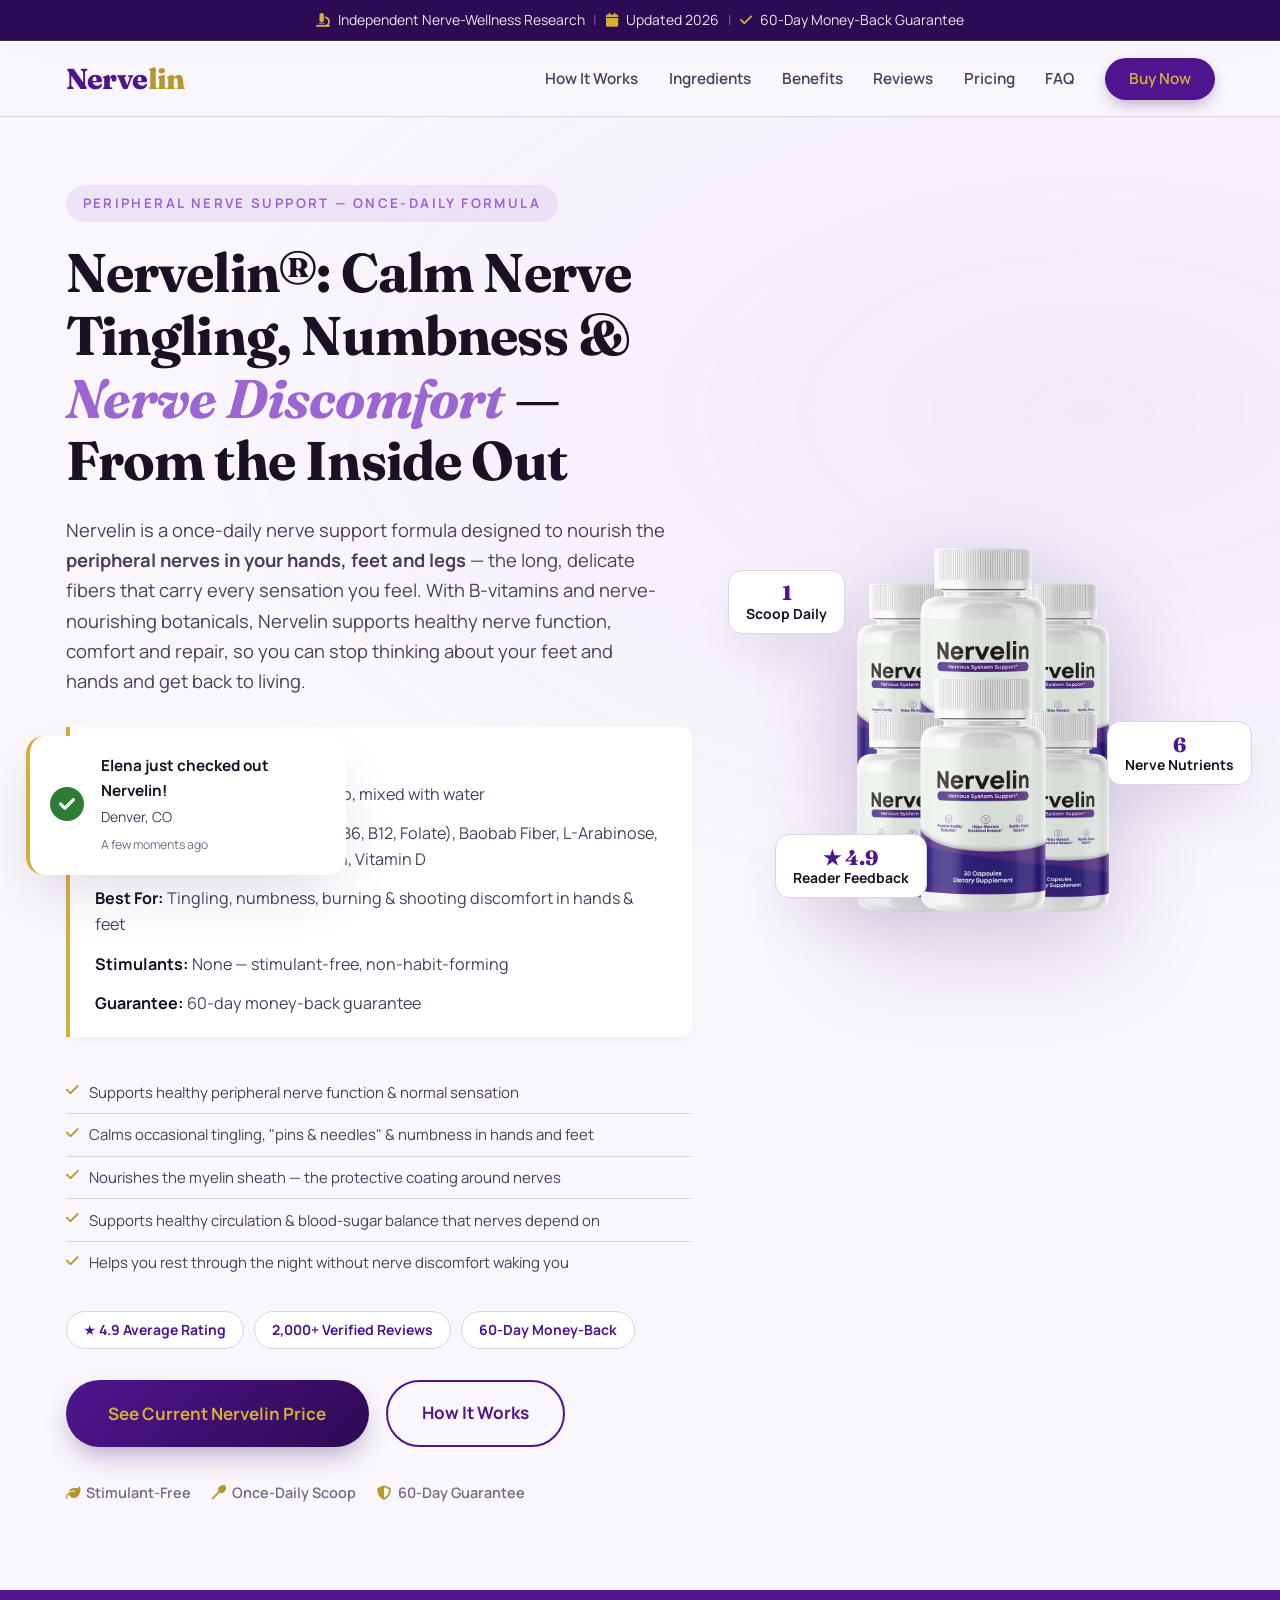
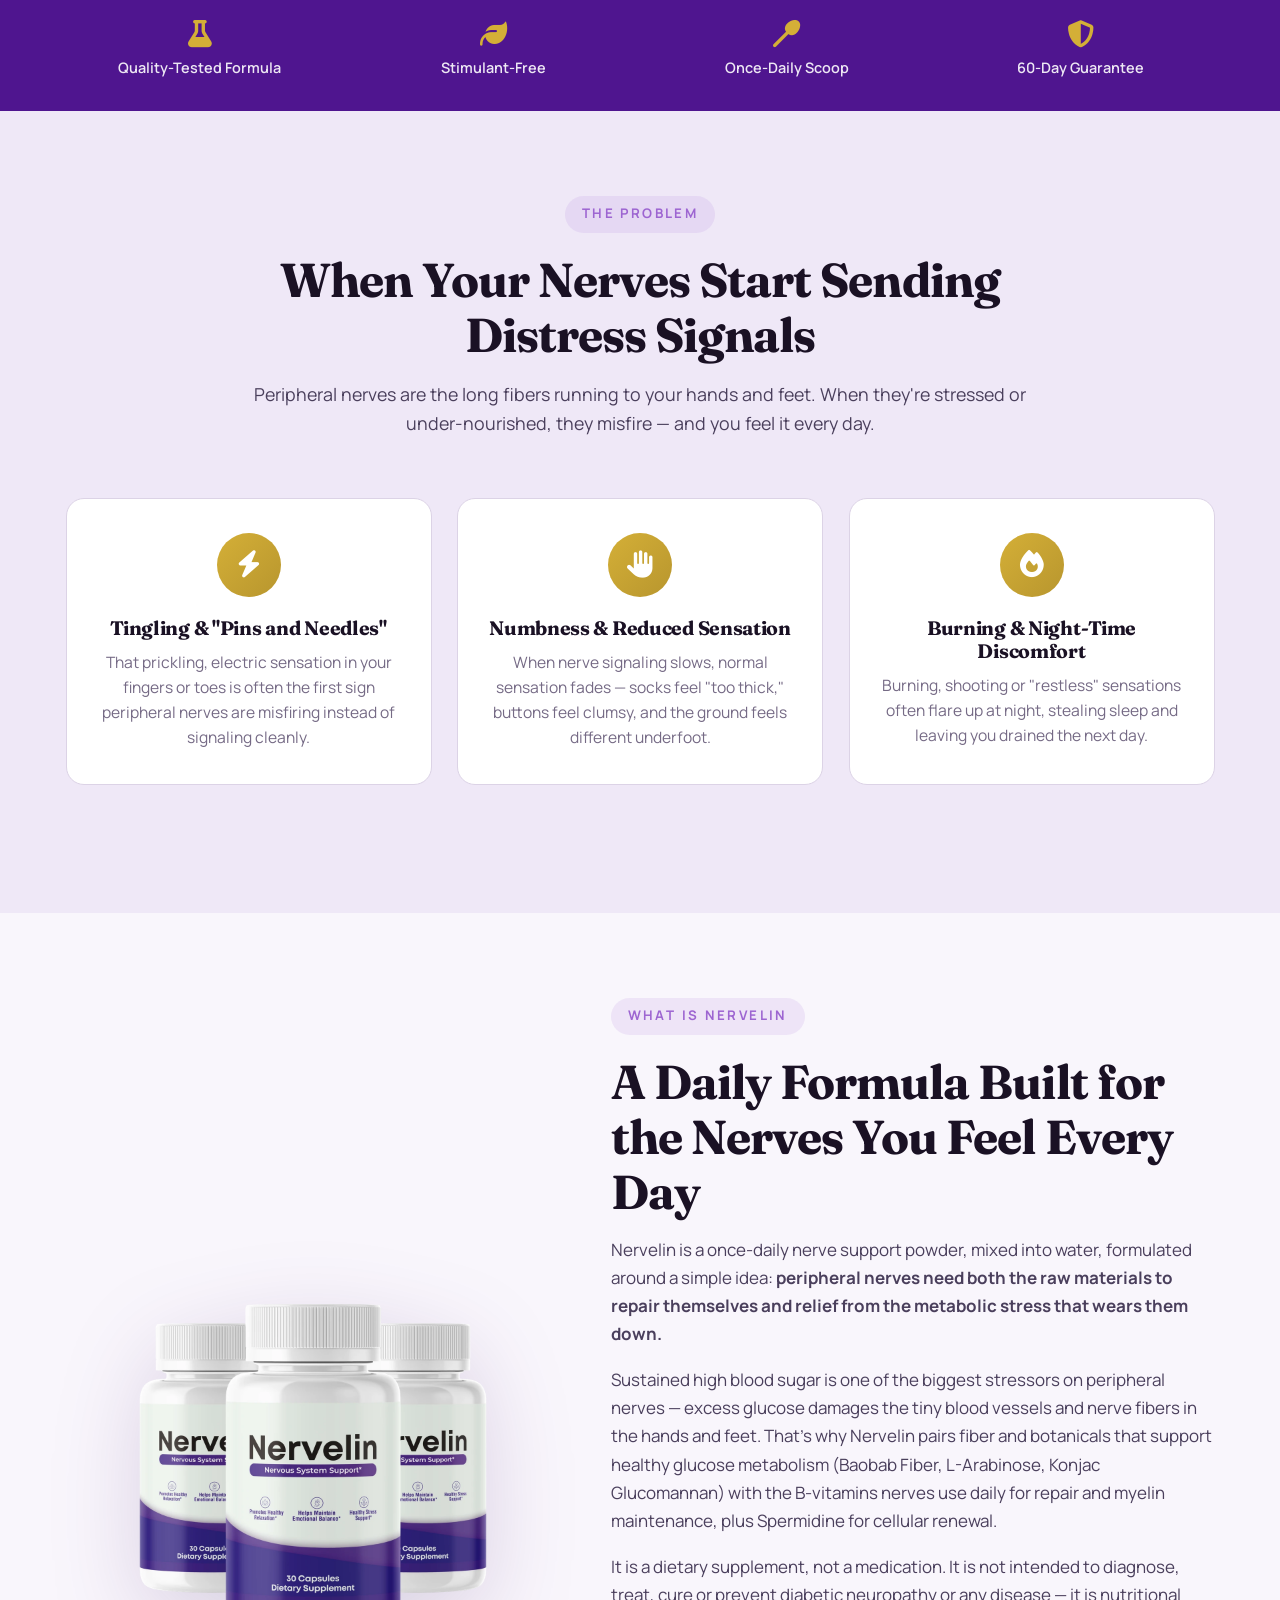
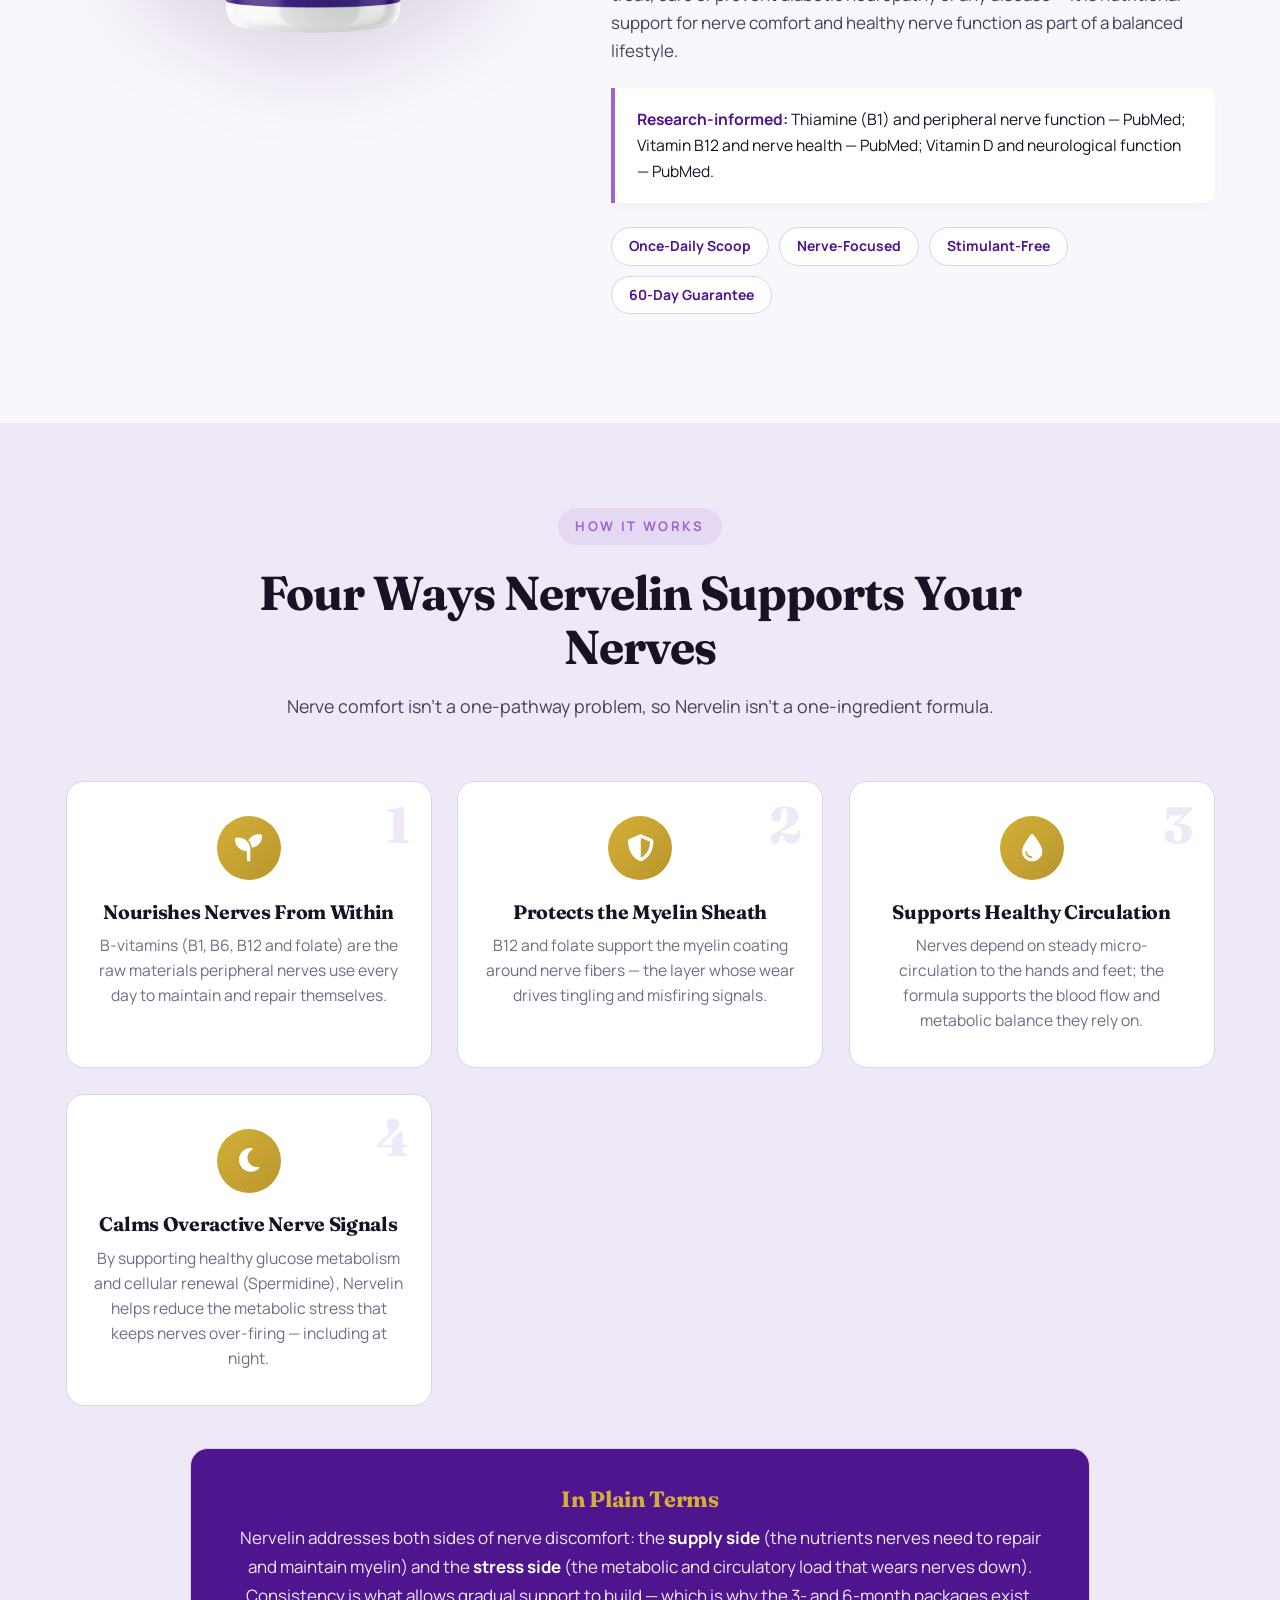
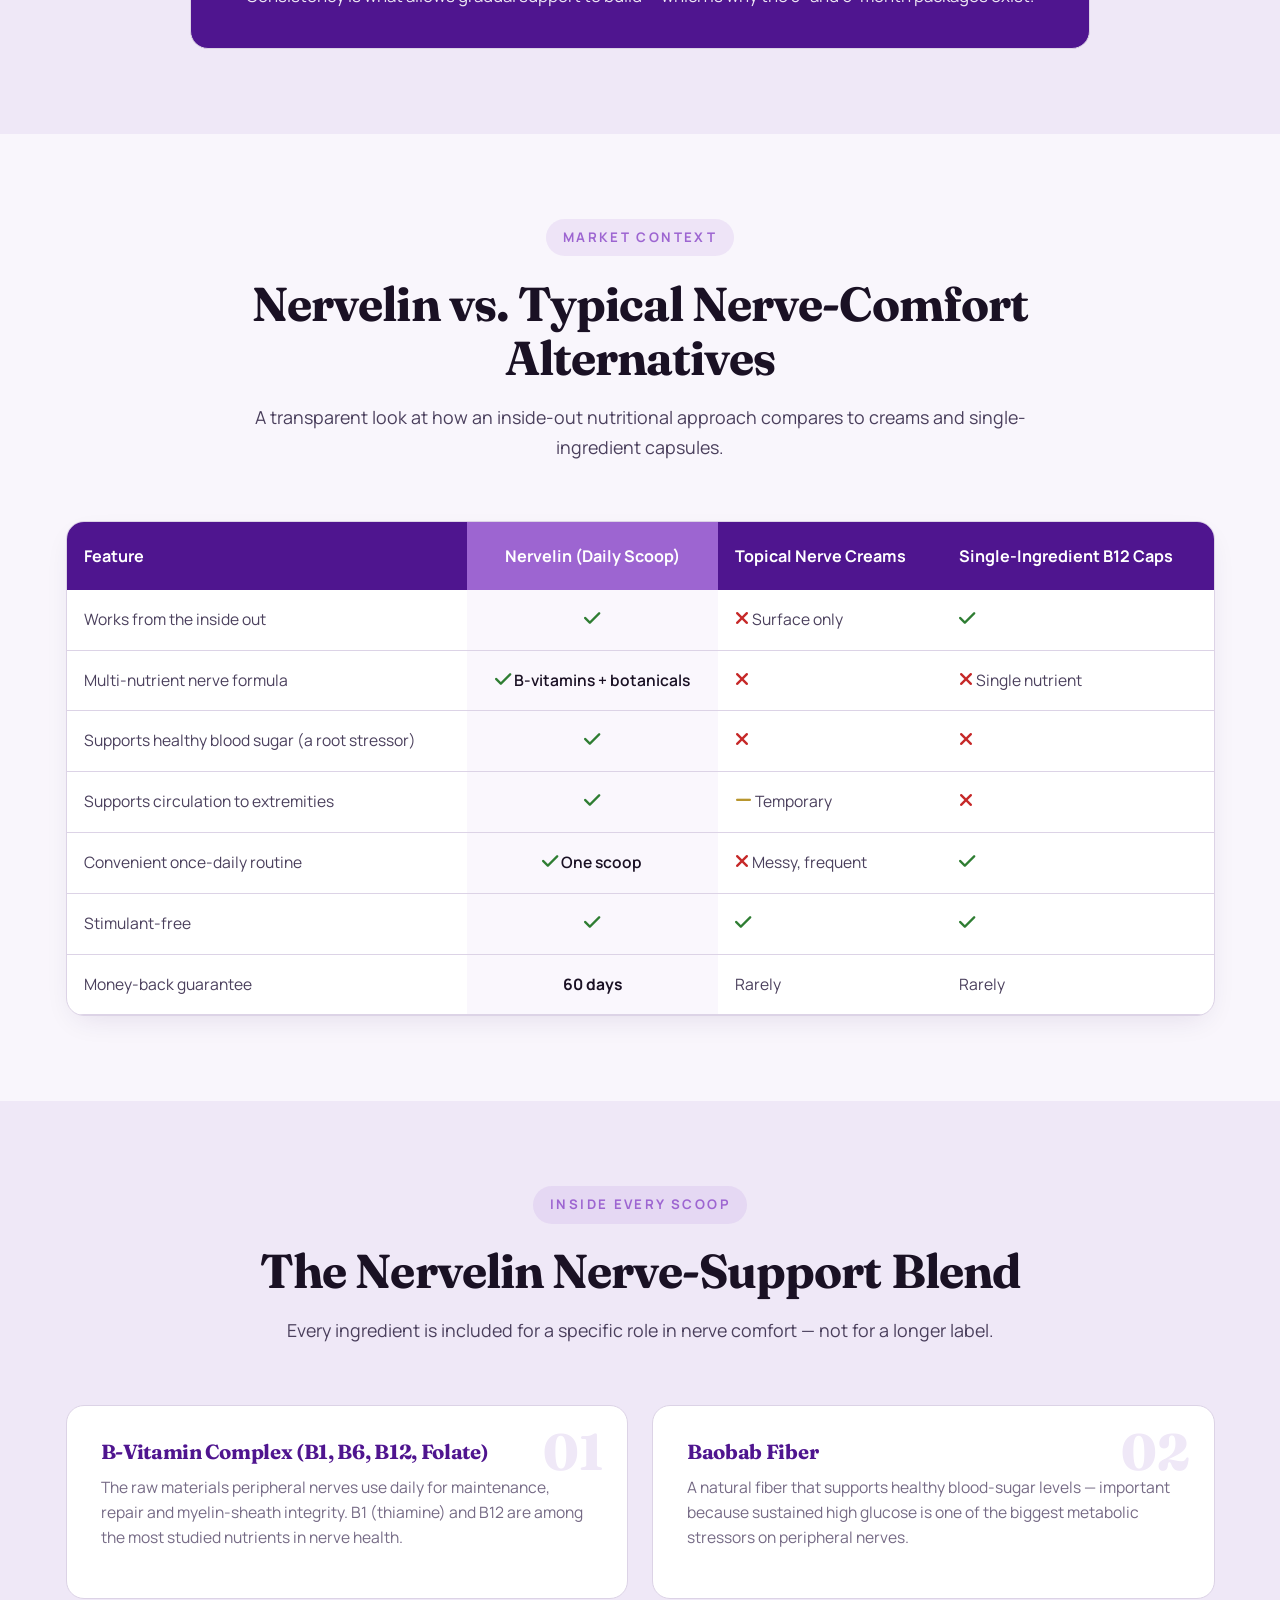
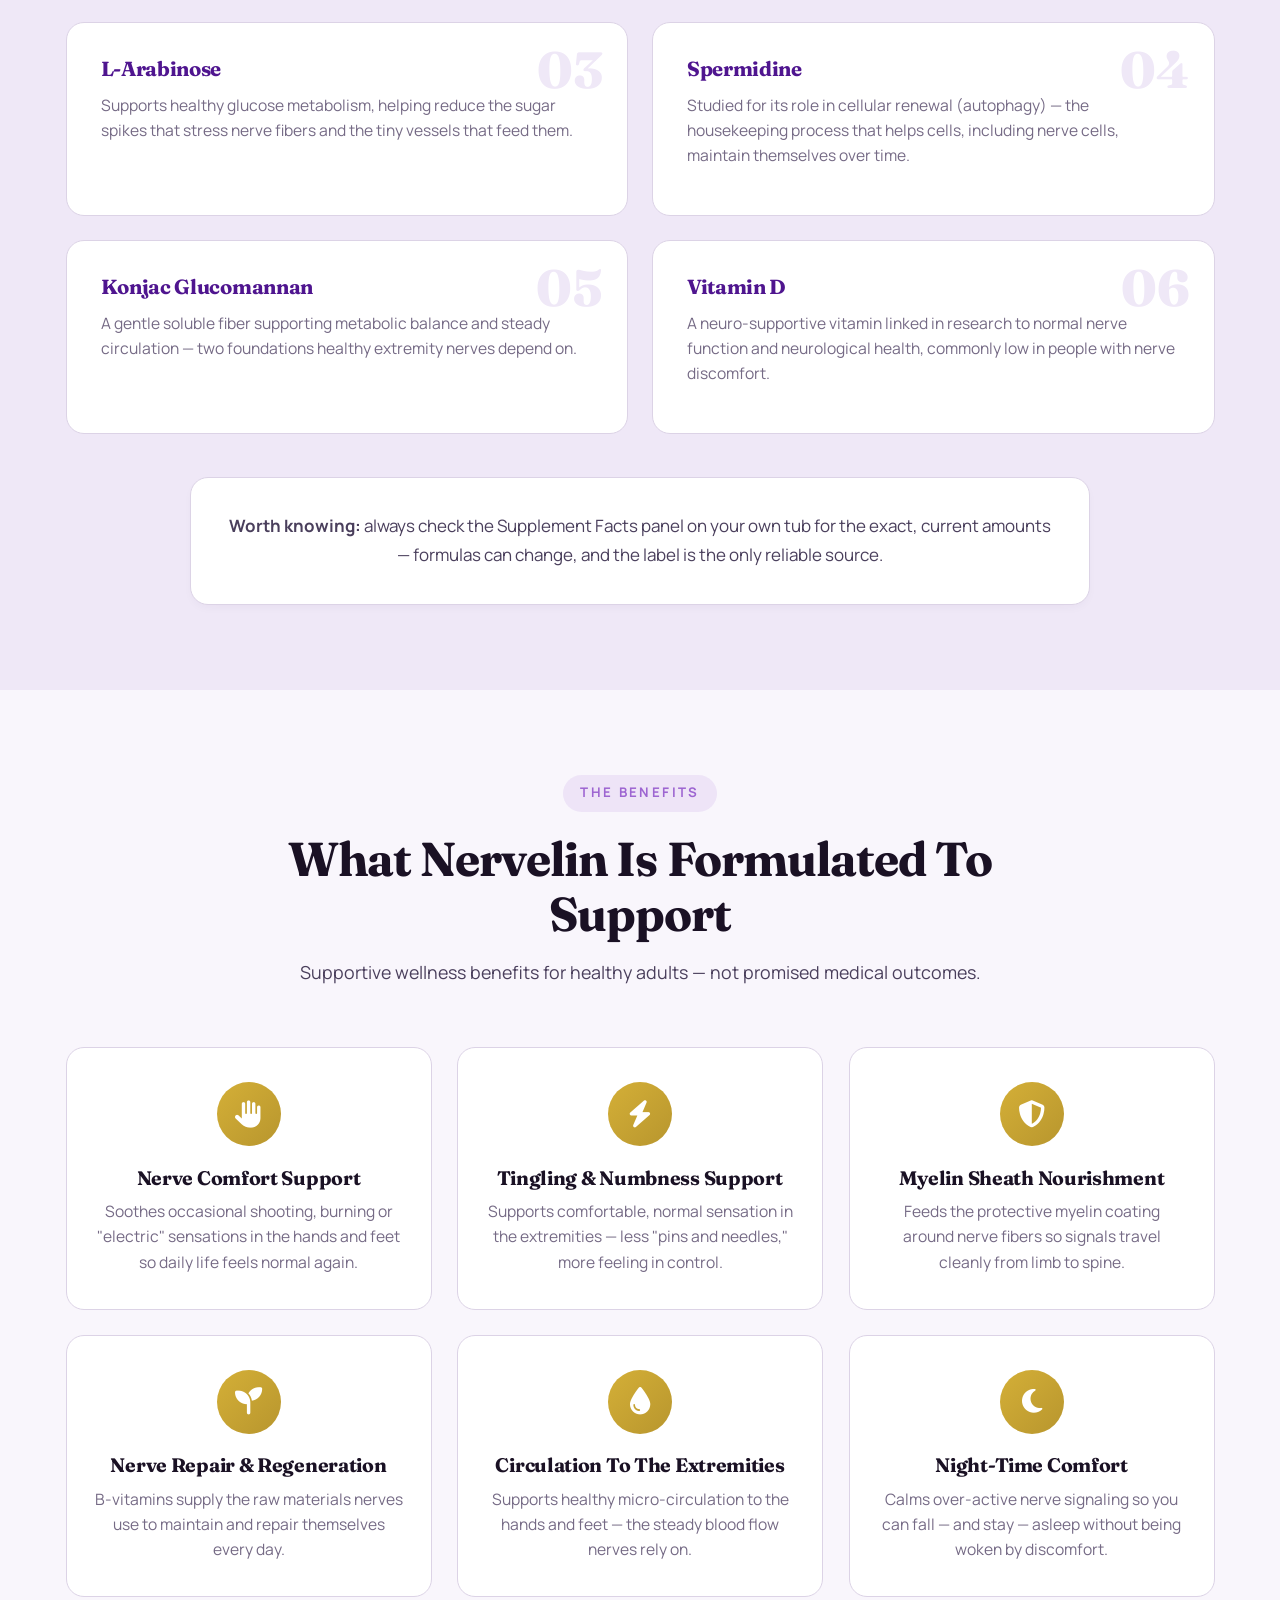
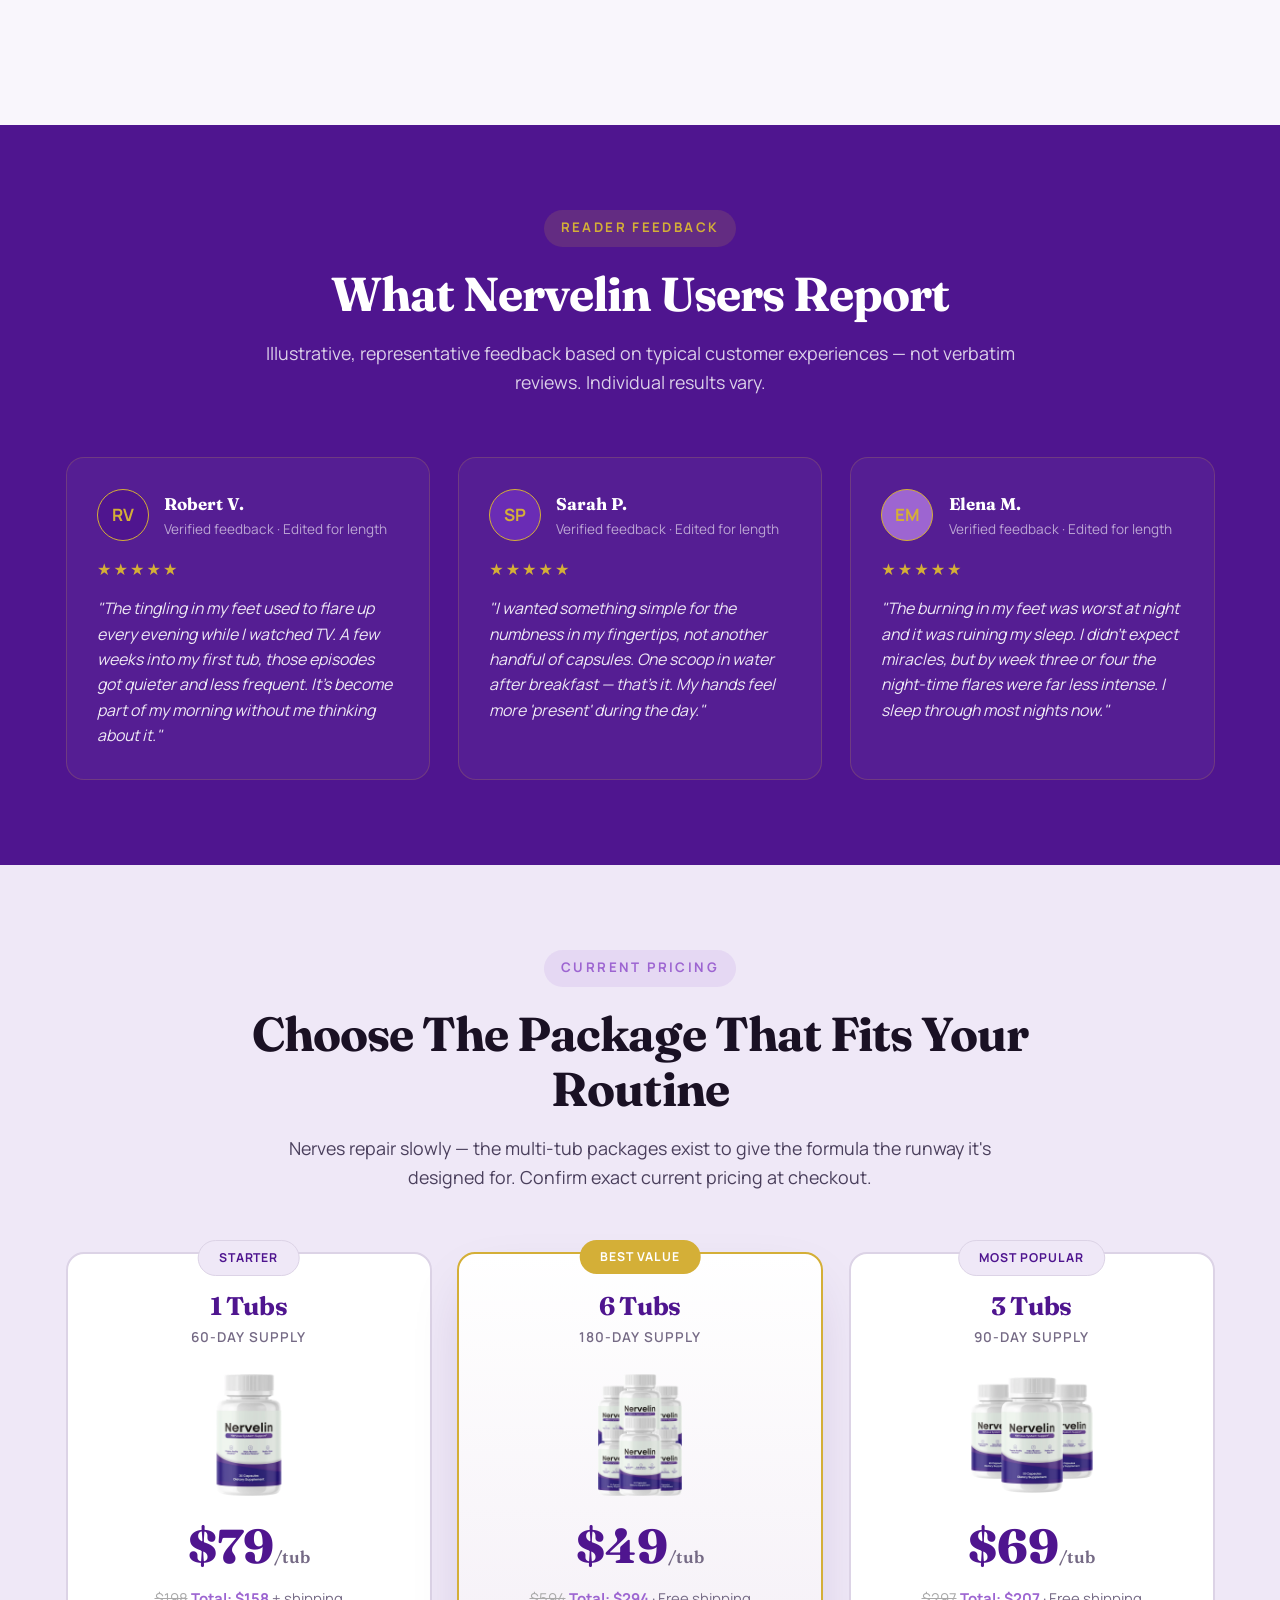
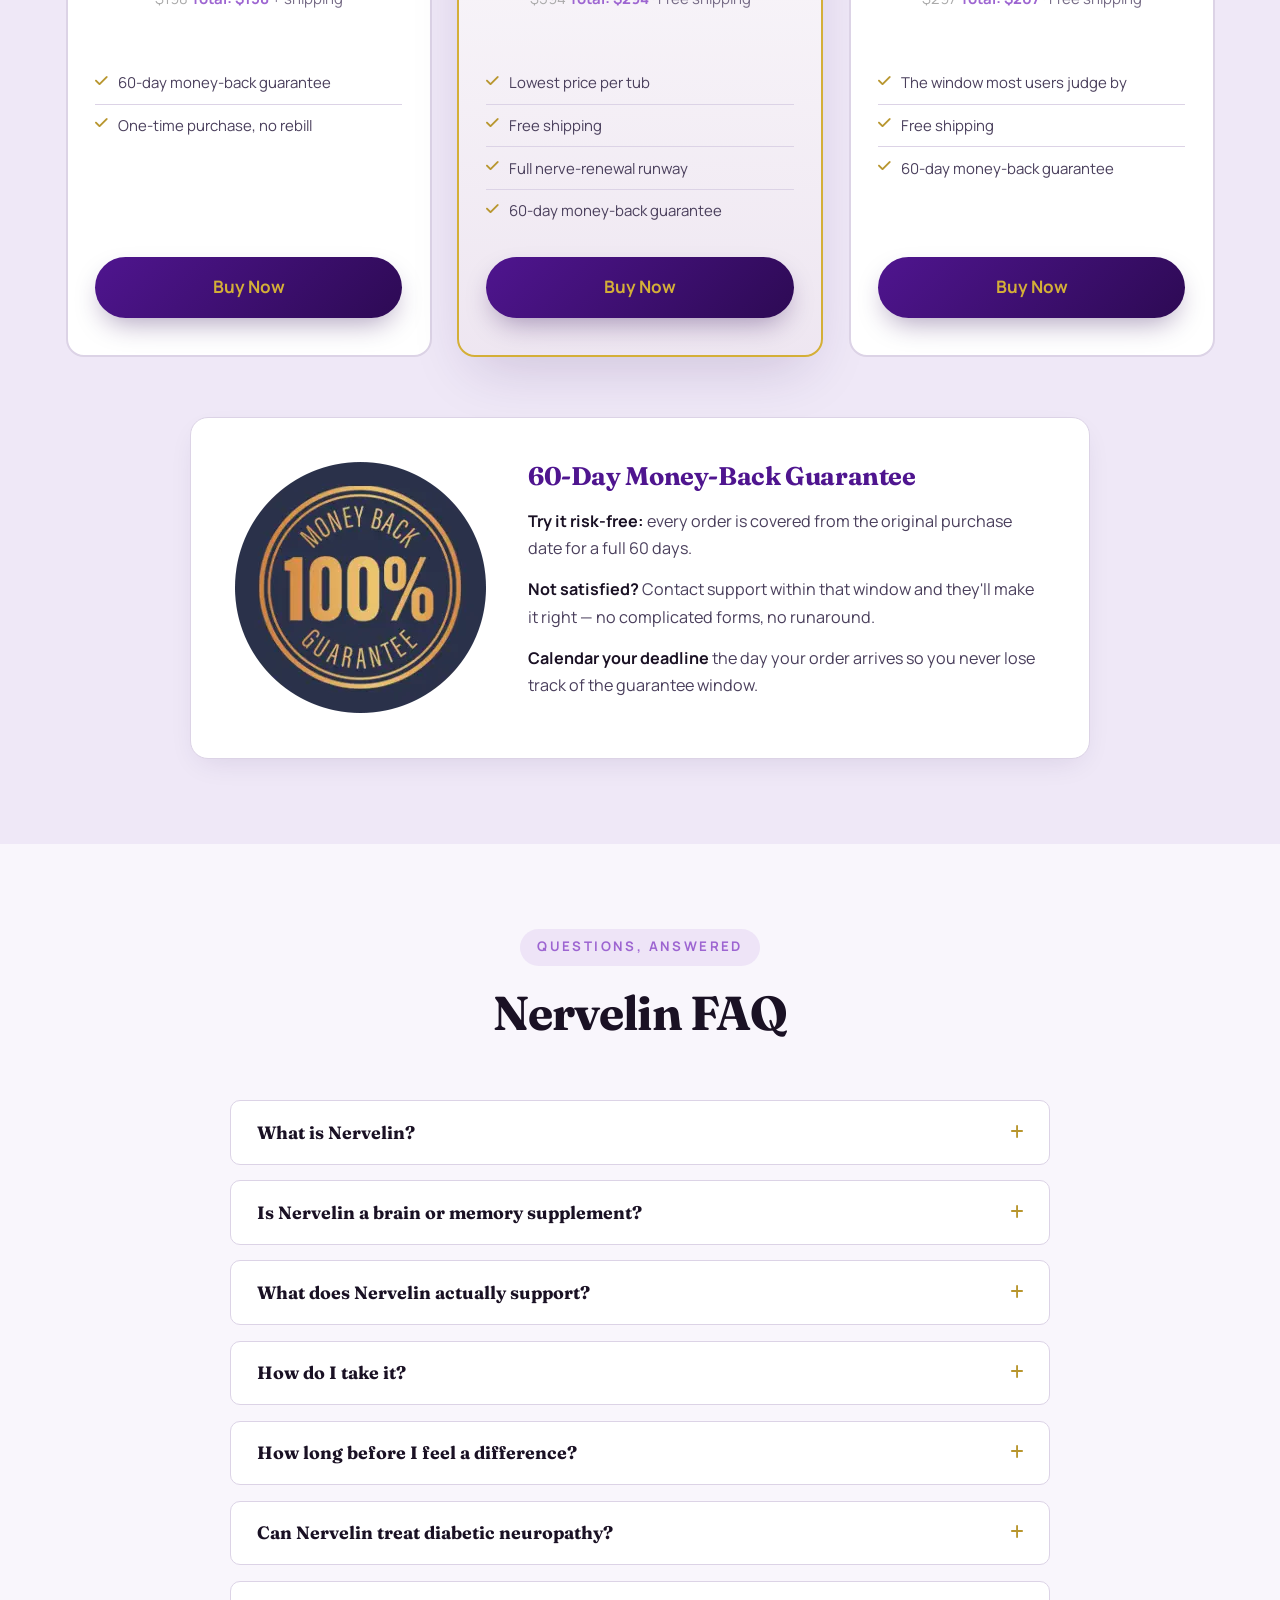
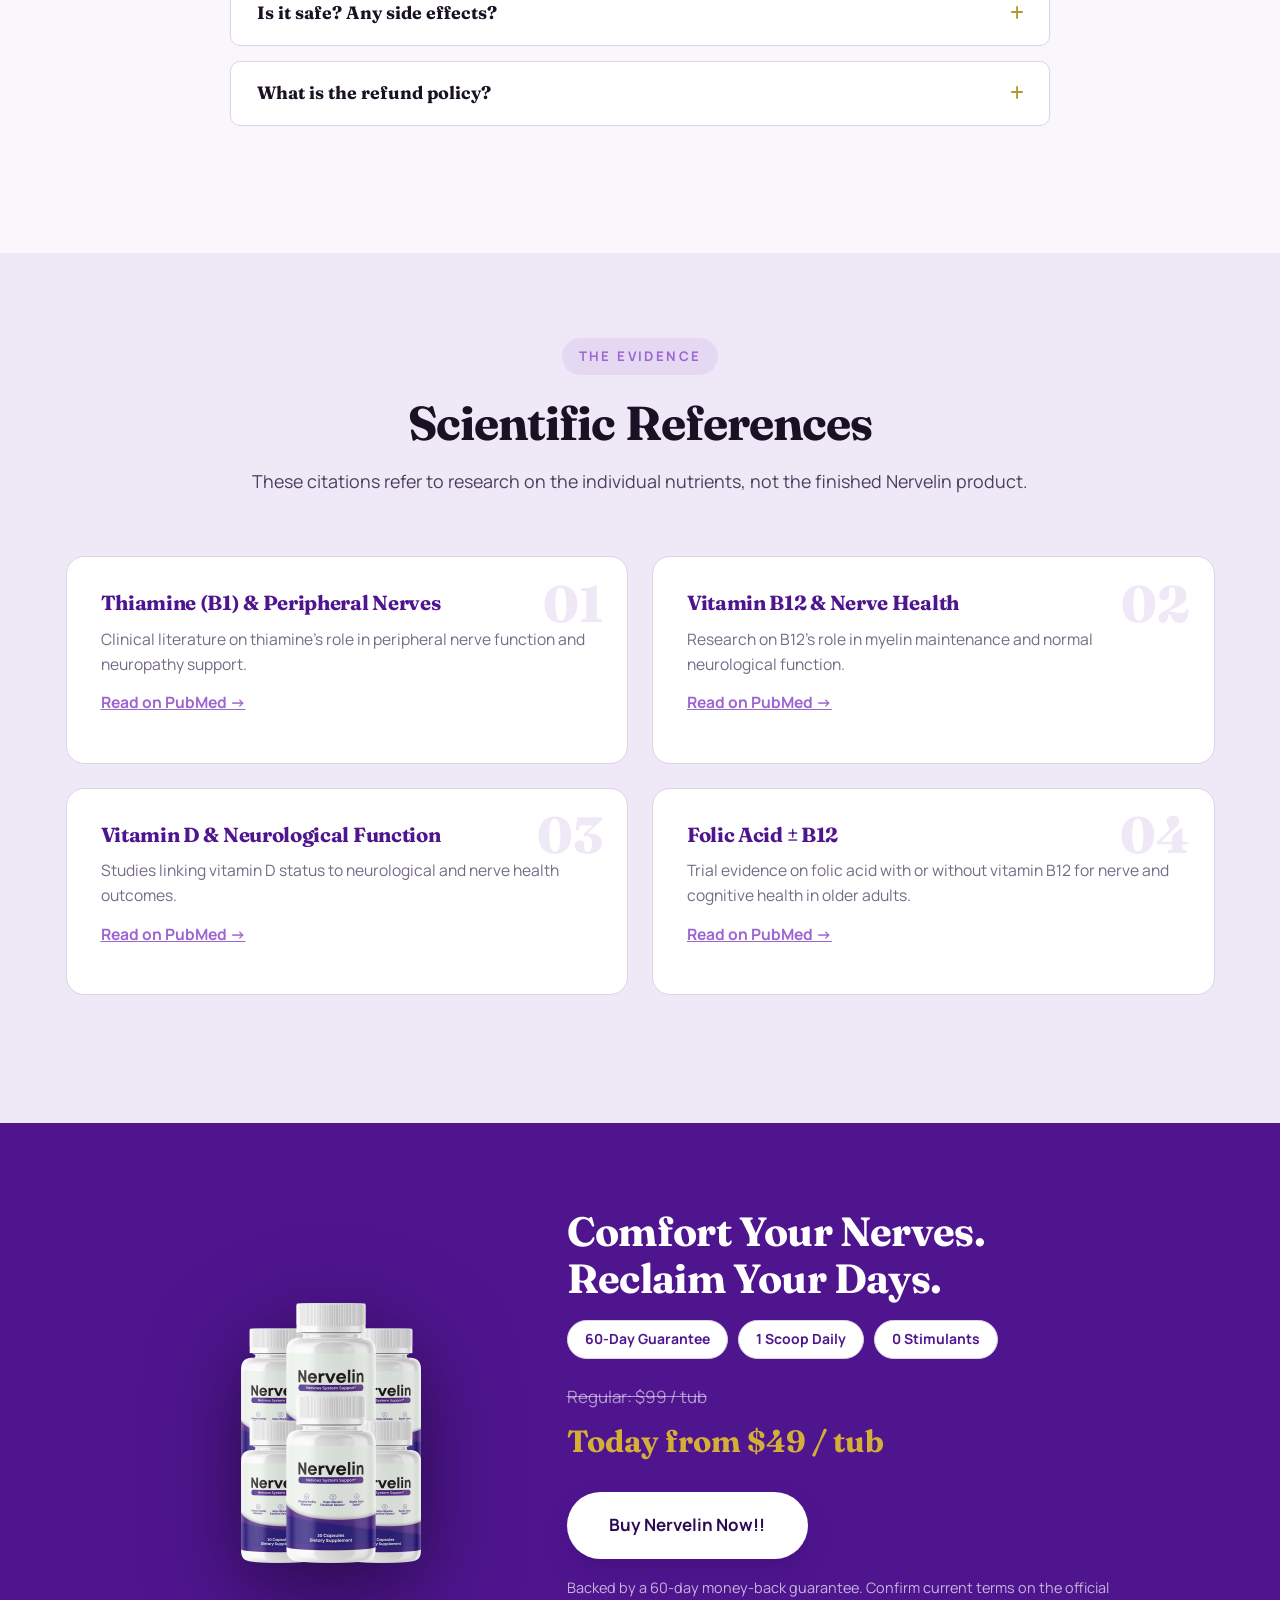
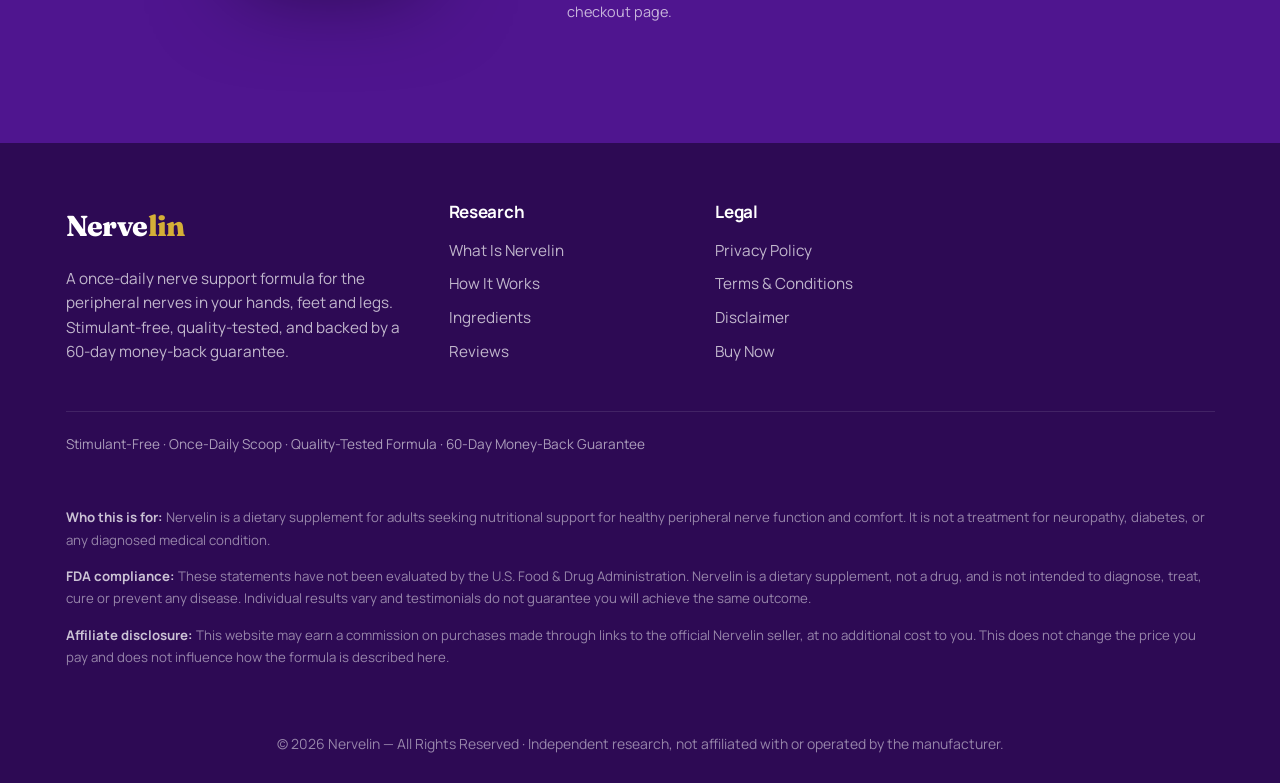
==== commit 2cd4ac37: "Update index.html" ====
--- a/index.html
+++ b/index.html
@@ -174,7 +174,7 @@
   "@id": "https://nerrvelin.com/#product",
   "name": "Nervelin",
   "url": "https://nerrvelin.com/",
-  "description": "Nervelin is a once-daily nerve support formula containing B-vitamins, baobab fiber, L-arabinose, spermidine and konjac glucomannan, intended to support everyday nerve wellness and healthy peripheral nerve function.",
+  "description": "Nervelin is a once-daily nerve support powder containing B-vitamins, baobab fiber, L-arabinose, spermidine, konjac glucomannan and vitamin D, intended to support everyday nerve wellness and healthy peripheral nerve function.",
   "brand": {
     "@type": "Brand",
     "name": "Nervelin"
@@ -183,6 +183,15 @@
   "audience": {
     "@type": "PeopleAudience",
     "audienceType": "Adults"
+  },
+  "offers": {
+    "@type": "AggregateOffer",
+    "url": "https://nerrvelin.com/",
+    "priceCurrency": "USD",
+    "lowPrice": "49.00",
+    "highPrice": "79.00",
+    "offerCount": "3",
+    "availability": "https://schema.org/InStock"
   },
   "review": {
     "@type": "Review",
@@ -206,7 +215,6 @@
   }
 }
 </script>
-
 </head>
 <body>
 
@@ -834,4 +842,4 @@
 
 <script src="script.js"></script>
 </body>
-</html>+</html>
